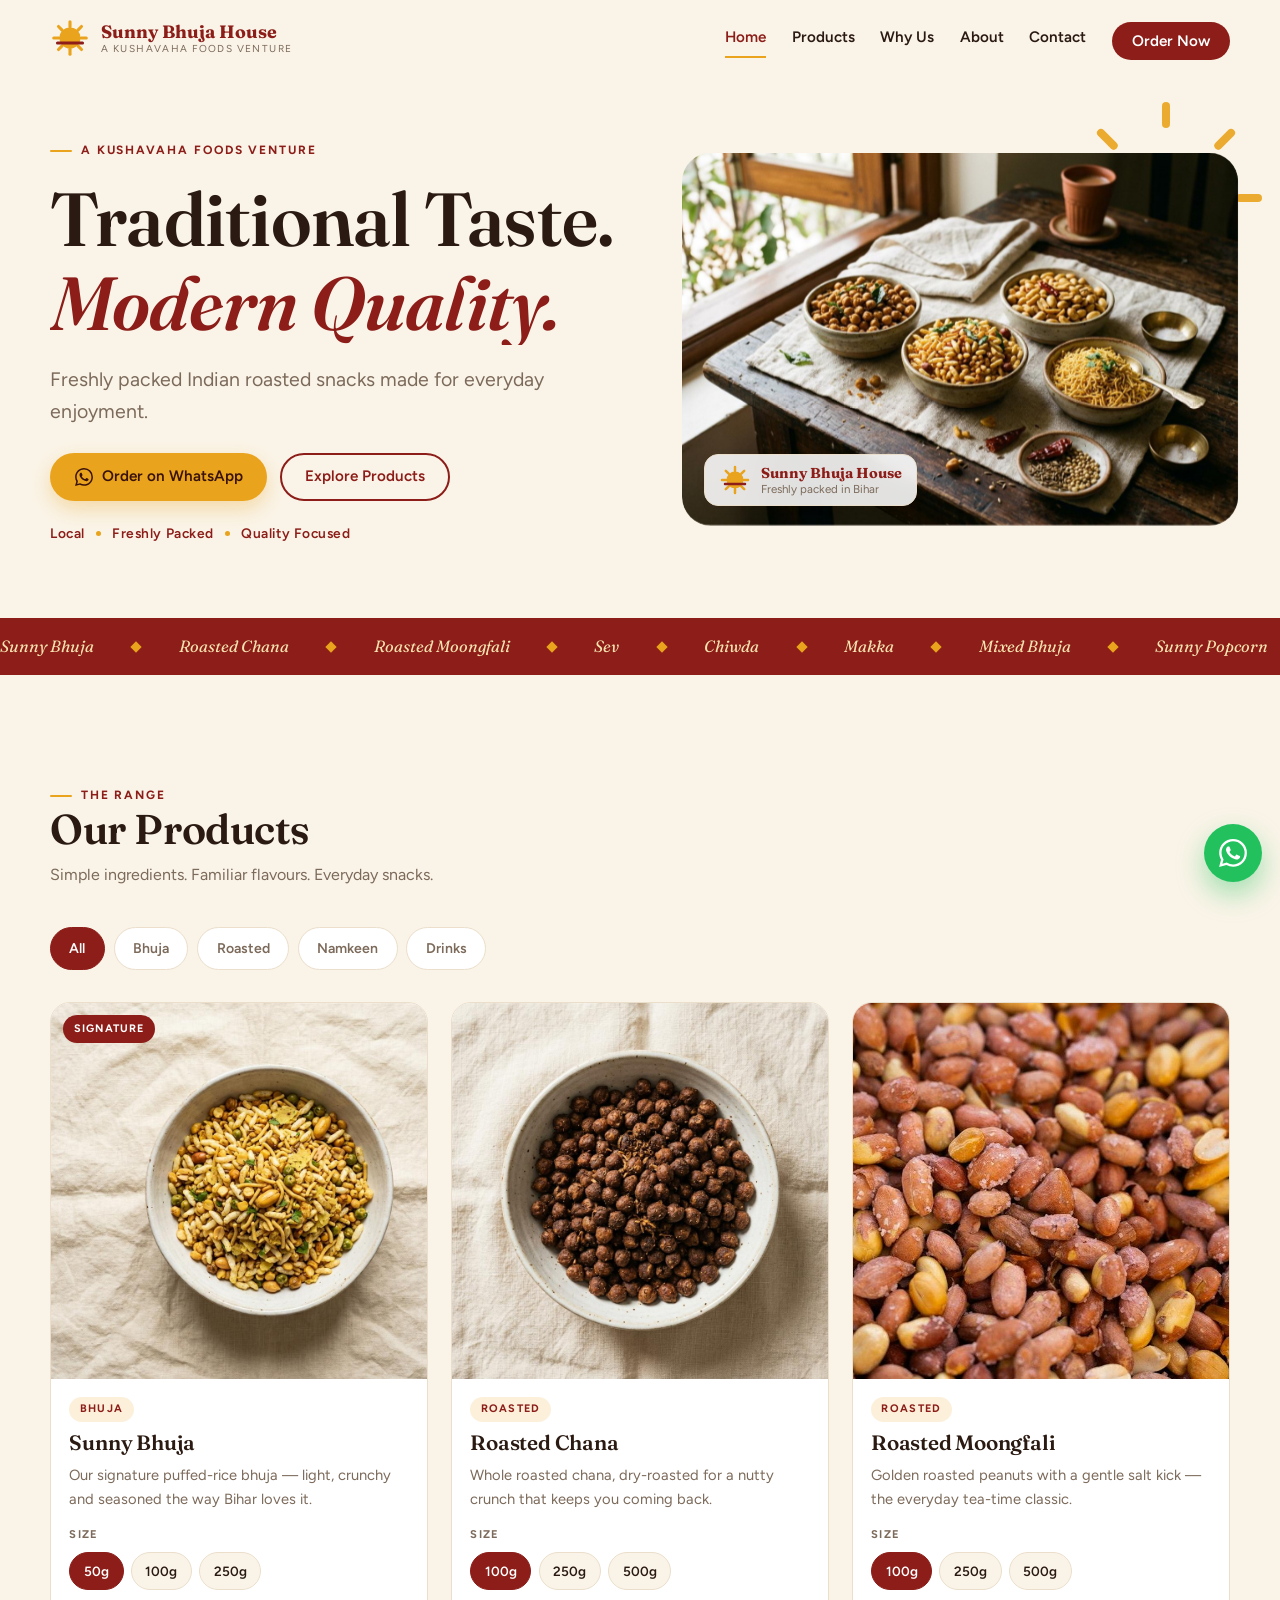
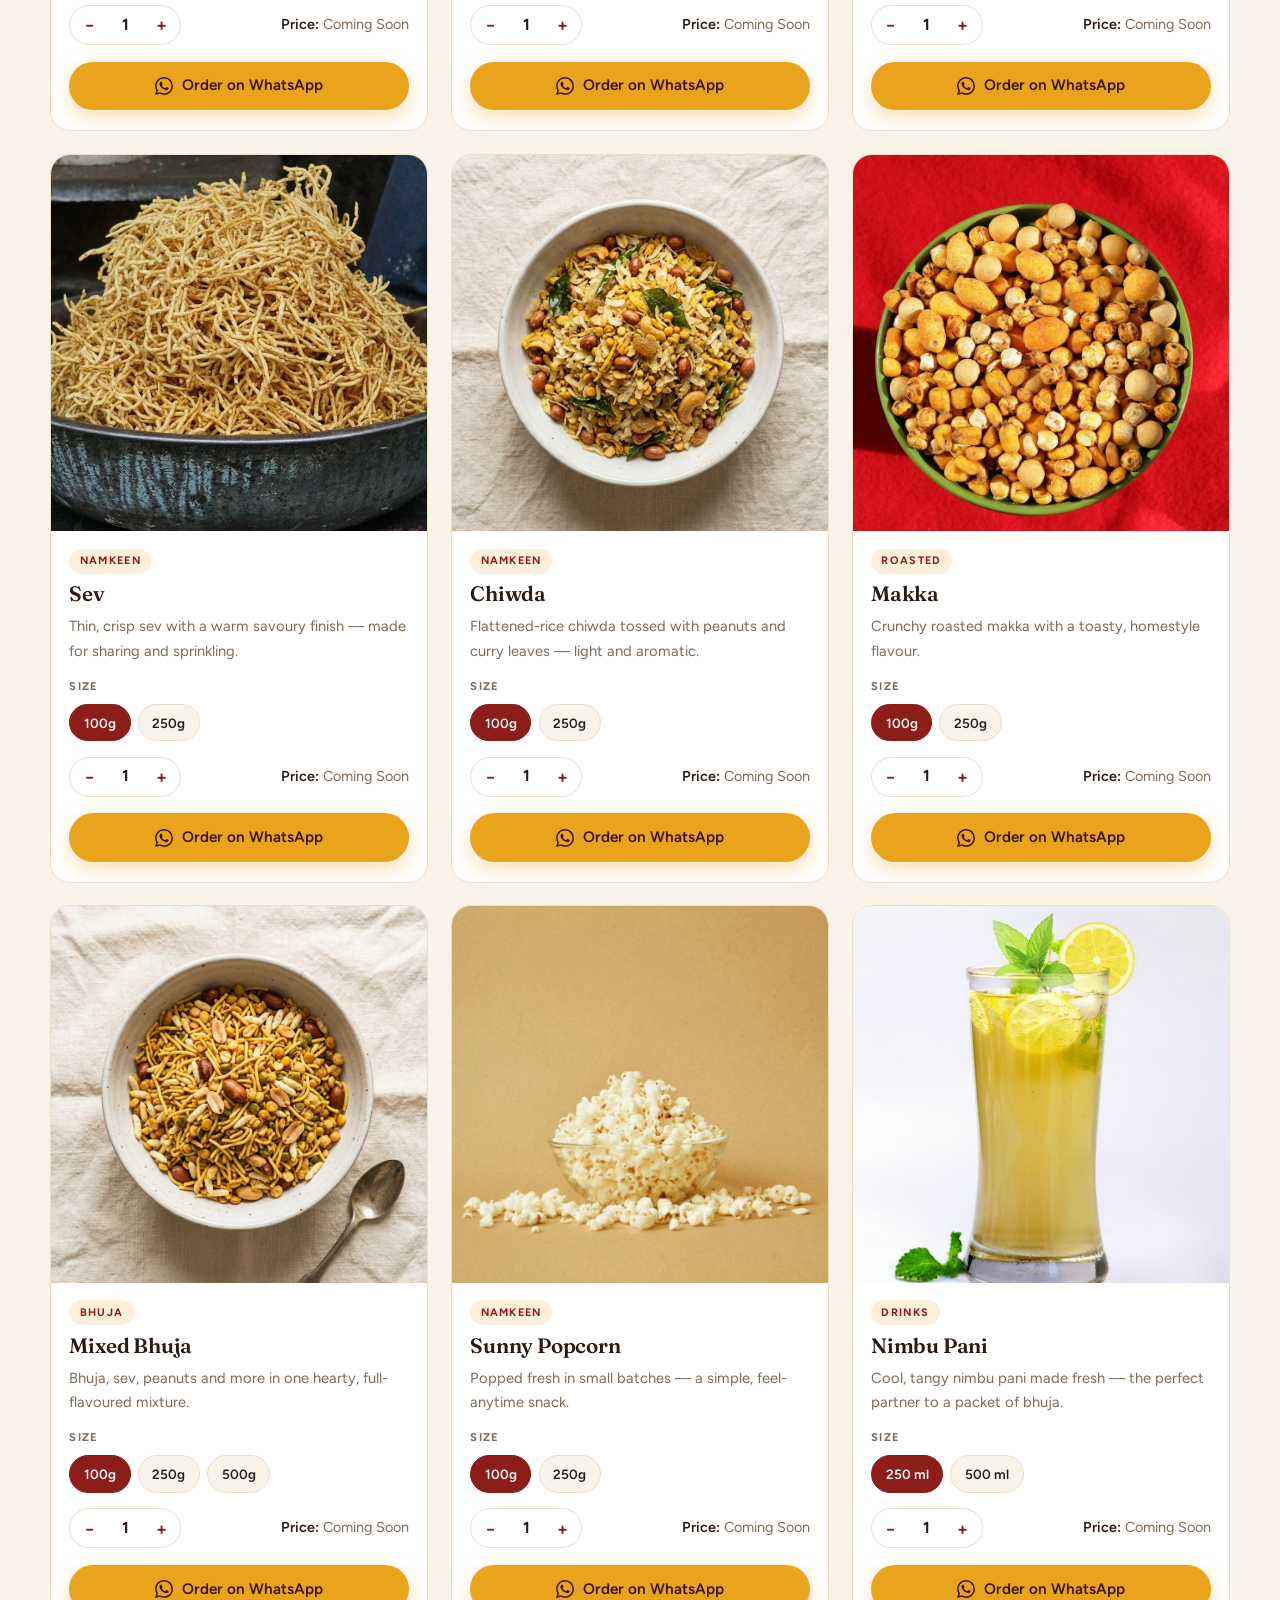
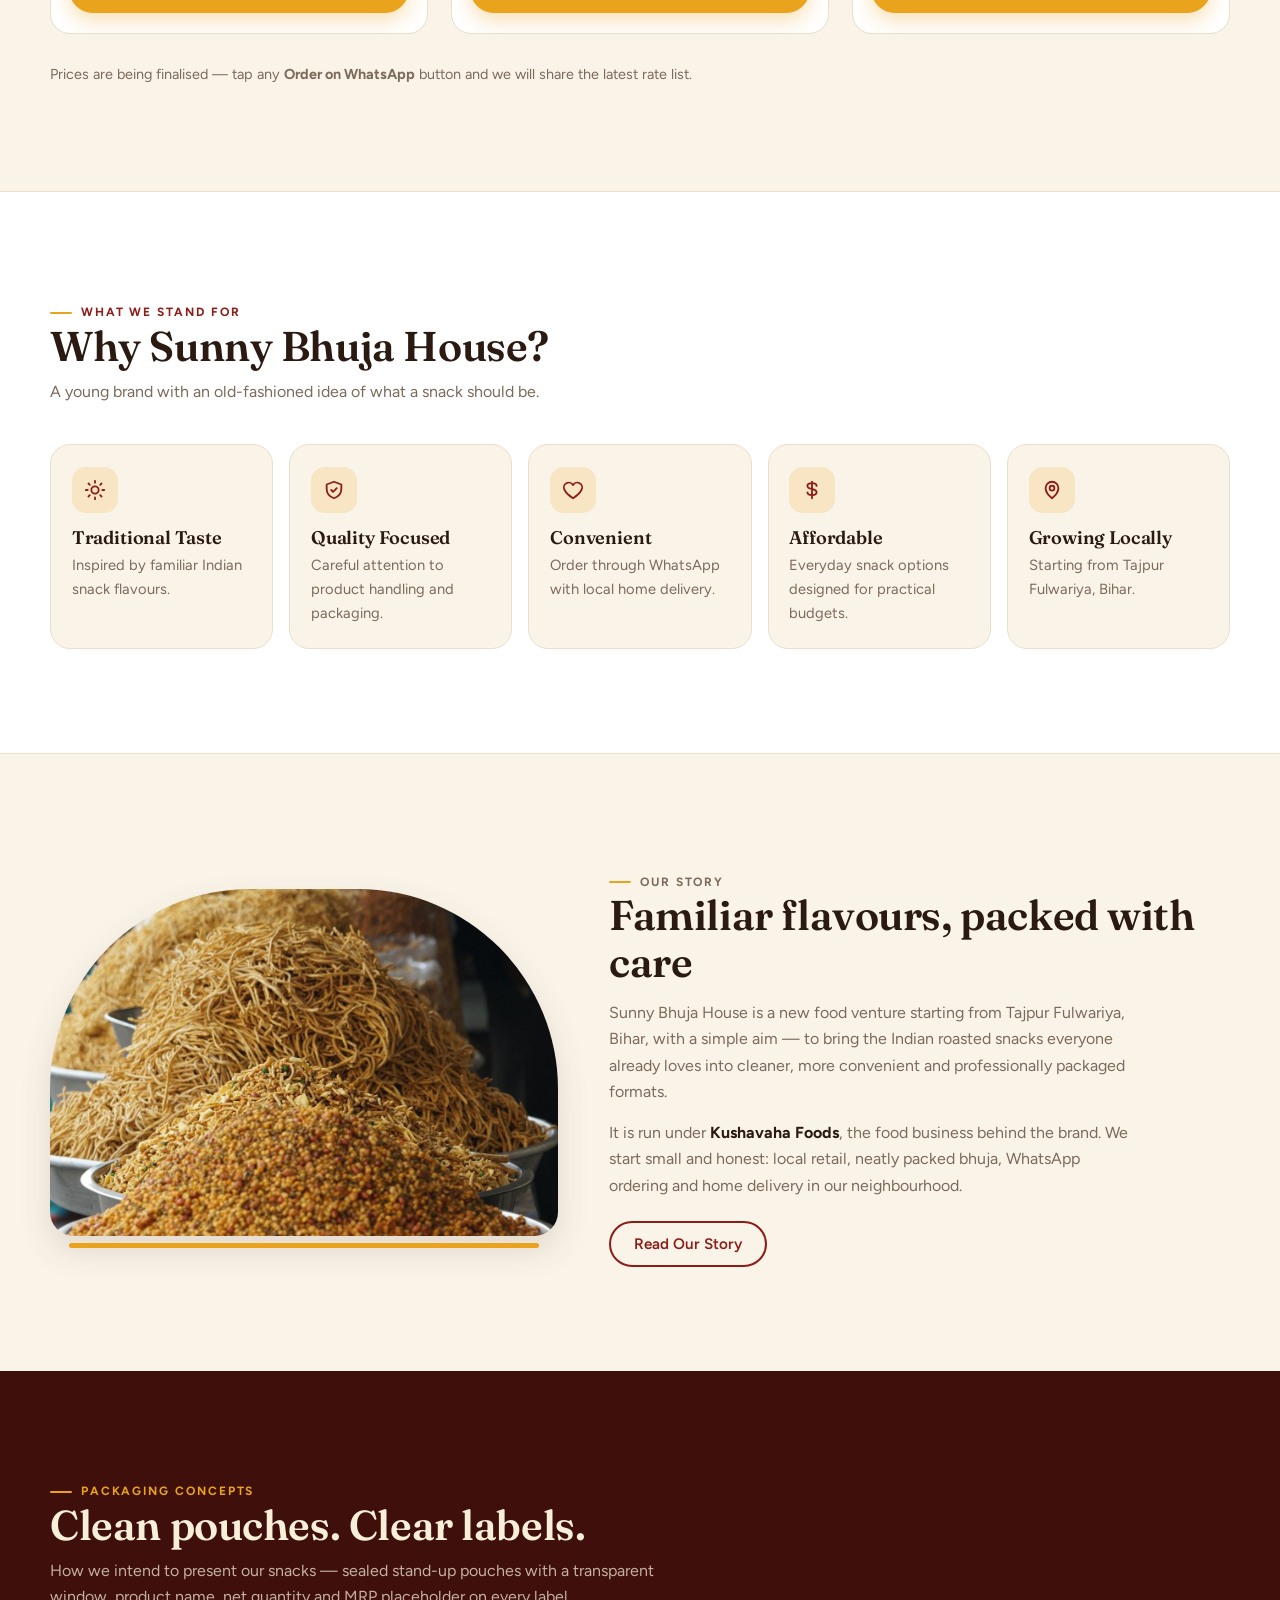
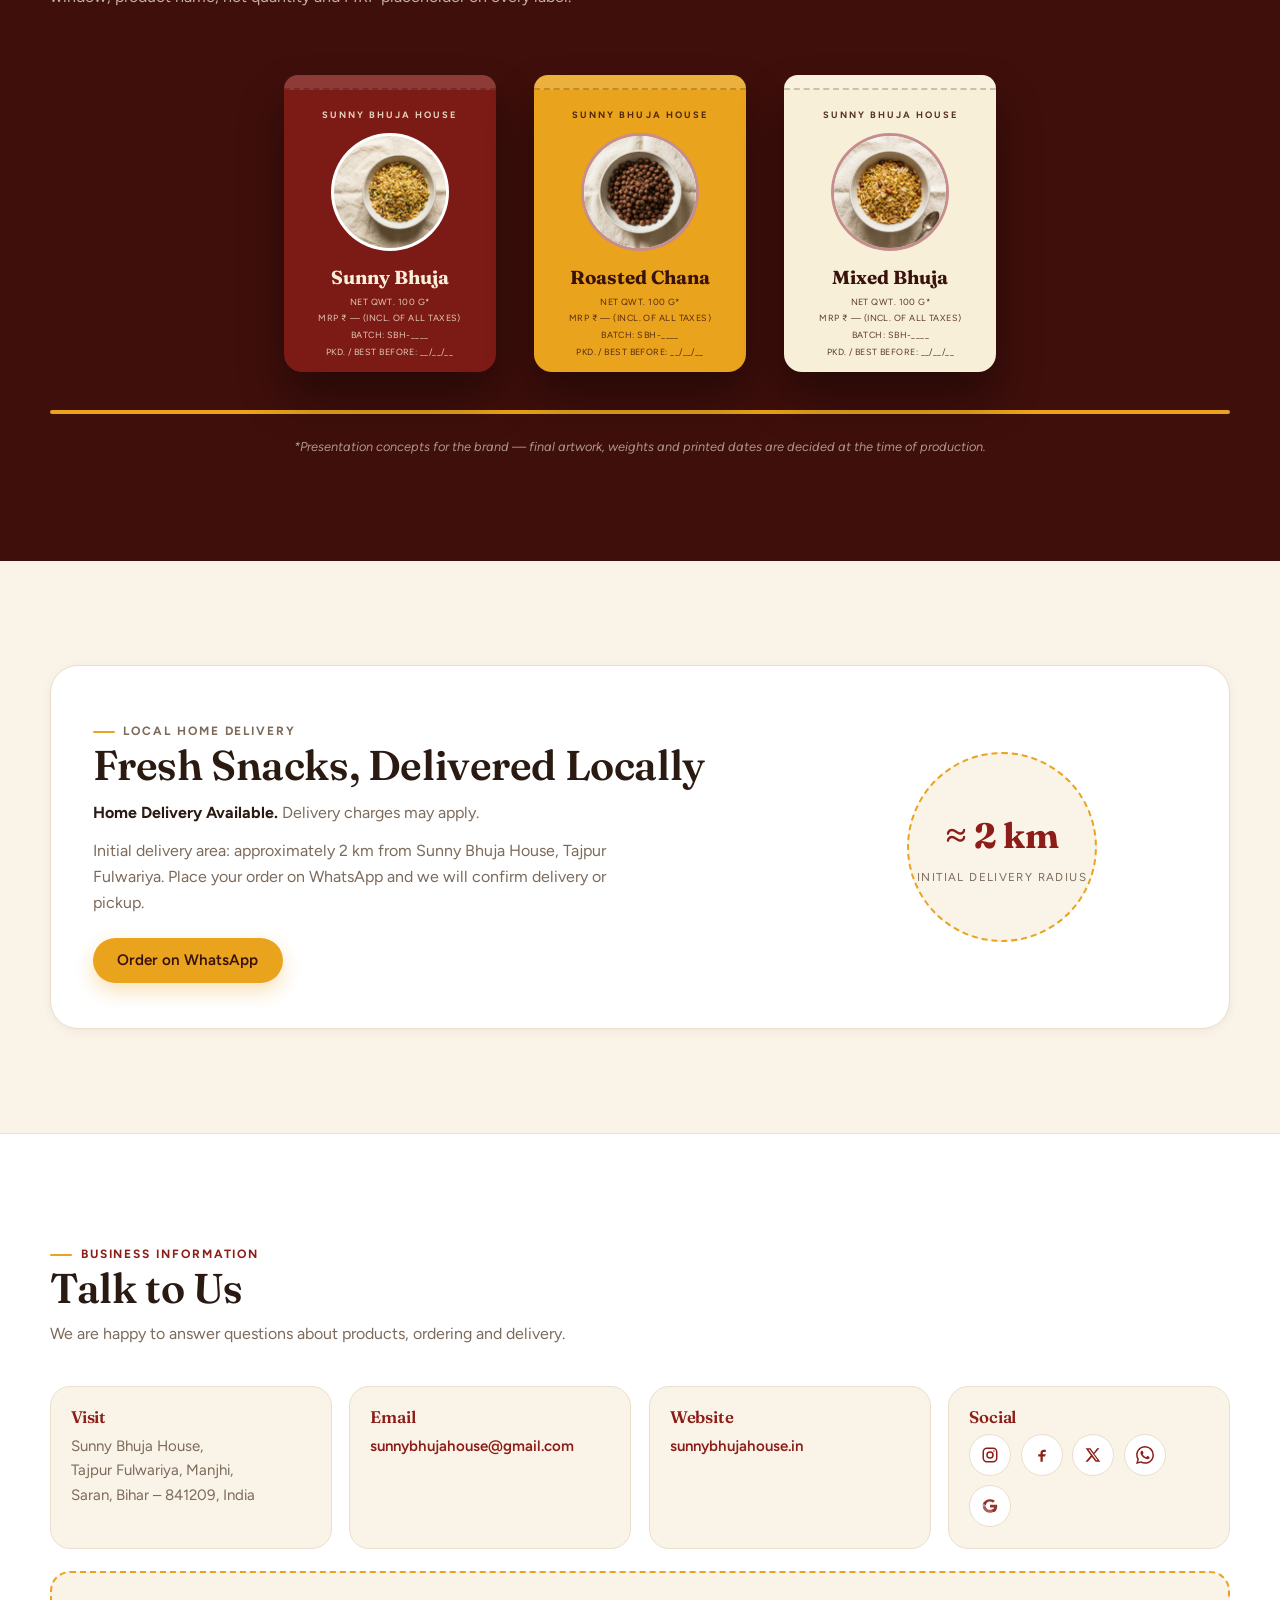
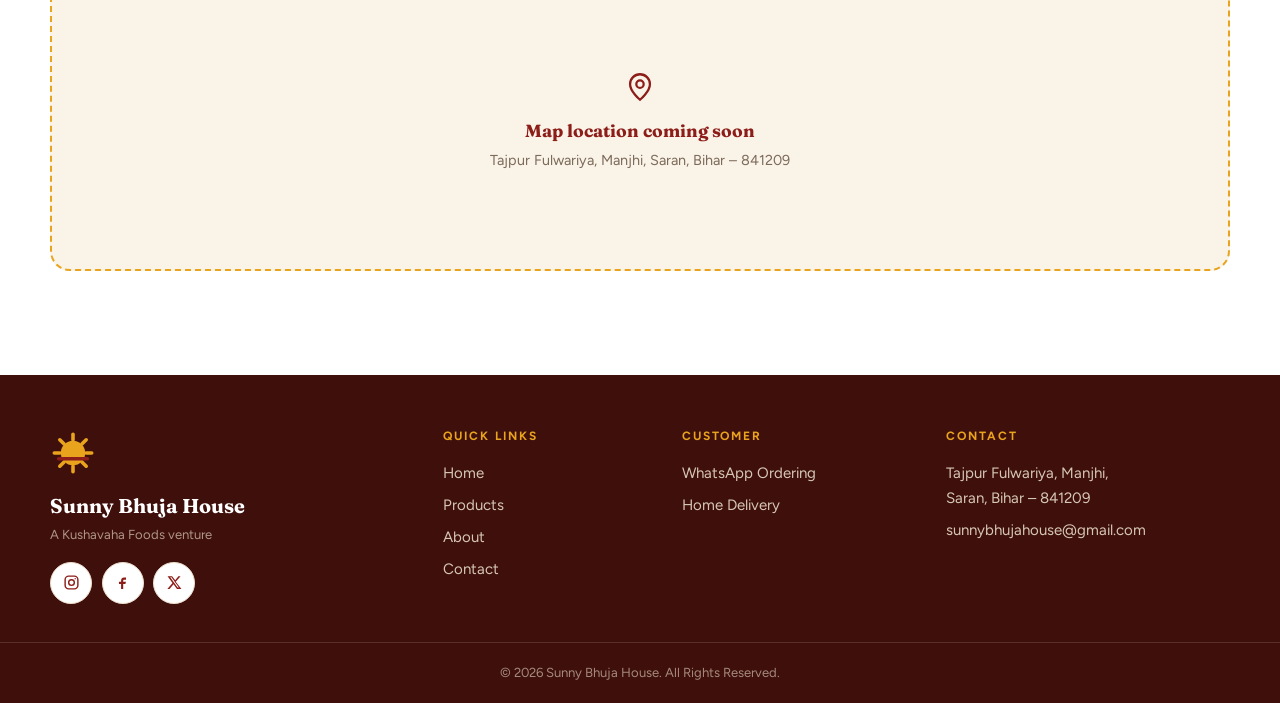
==== index.html @ 9812c216 "Initial commit" ====
<!DOCTYPE html>
<html lang="en">
<head>
  <meta charset="UTF-8">
  <meta name="viewport" content="width=device-width, initial-scale=1.0">
  <title>Sunny Bhuja House | Traditional Indian Snacks &amp; Bhuja</title>
  <meta name="description" content="Sunny Bhuja House is a local Indian snack brand from Tajpur Fulwariya, Saran, Bihar, offering roasted bhuja, chana, moongfali, sev, chiwda and other everyday snacks.">
  <meta name="keywords" content="bhuja, Indian snacks, roasted chana, moongfali, roasted peanuts, sev, chiwda, makka, Bihar snacks, Sunny Bhuja House, Kushavaha Foods, Manjhi, Saran">
  <meta name="author" content="Sunny Bhuja House">
  <link rel="canonical" href="https://sunnybhujahouse.in/">

  <!-- Open Graph -->
  <meta property="og:type" content="website">
  <meta property="og:site_name" content="Sunny Bhuja House">
  <meta property="og:title" content="Sunny Bhuja House | Traditional Indian Snacks &amp; Bhuja">
  <meta property="og:description" content="Freshly packed Indian roasted snacks — bhuja, roasted chana, moongfali, sev, chiwda and more. From Tajpur Fulwariya, Saran, Bihar.">
  <meta property="og:url" content="https://sunnybhujahouse.in/">
  <meta property="og:image" content="https://sunnybhujahouse.in/assets/images/hero-spread.jpg">
  <meta property="og:locale" content="en_IN">

  <!-- Twitter / X Card -->
  <meta name="twitter:card" content="summary_large_image">
  <meta name="twitter:title" content="Sunny Bhuja House | Traditional Indian Snacks &amp; Bhuja">
  <meta name="twitter:description" content="Freshly packed Indian roasted snacks from Tajpur Fulwariya, Saran, Bihar.">
  <meta name="twitter:image" content="https://sunnybhujahouse.in/assets/images/hero-spread.jpg">

  <link rel="icon" href="favicon.ico" sizes="any">
  <link rel="icon" type="image/svg+xml" href="assets/logo/mark.svg">

  <!-- Fonts -->
  <link rel="preconnect" href="https://fonts.googleapis.com">
  <link rel="preconnect" href="https://fonts.gstatic.com" crossorigin>
  <link href="https://fonts.googleapis.com/css2?family=Fraunces:ital,opsz,wght@0,9..144,500;0,9..144,600;0,9..144,700;1,9..144,500&family=Figtree:wght@400;500;600;700&display=swap" rel="stylesheet">

  <link rel="stylesheet" href="css/style.css">
  <script>document.documentElement.classList.add('js');</script>

  <!-- Local business structured data (only verified information) -->
  <script type="application/ld+json">
  {
    "@context": "https://schema.org",
    "@type": "LocalBusiness",
    "name": "Sunny Bhuja House",
    "description": "Local Indian snack brand offering roasted bhuja, chana, moongfali, sev, chiwda and other everyday snacks, freshly packed in Tajpur Fulwariya, Bihar.",
    "url": "https://sunnybhujahouse.in",
    "email": "sunnybhujahouse@gmail.com",
    "founder": { "@type": "Person", "name": "Suraj Kumar Kushavaha" },
    "parentOrganization": { "@type": "Organization", "name": "Kushavaha Foods" },
    "address": {
      "@type": "PostalAddress",
      "streetAddress": "Tajpur Fulwariya",
      "addressLocality": "Manjhi",
      "addressRegion": "Bihar",
      "postalCode": "841209",
      "addressCountry": "IN"
    }
  }
  </script>
</head>
<body>
  <a class="skip-link" href="#main">Skip to main content</a>

  <header class="site-header" id="site-header">
    <div class="container header-inner">
      <a href="index.html" class="brand" data-testid="brand-logo" aria-label="Sunny Bhuja House — home">
        <img src="assets/logo/mark.svg" alt="" width="40" height="40" class="brand-mark">
        <span class="brand-text">
          <span class="brand-name">Sunny Bhuja House</span>
          <span class="brand-sub">A Kushavaha Foods Venture</span>
        </span>
      </a>

      <nav class="site-nav" id="site-nav" aria-label="Main navigation">
        <a href="index.html" aria-current="page" data-testid="nav-home">Home</a>
        <a href="#products" data-testid="nav-products">Products</a>
        <a href="#why-us" data-testid="nav-why-us">Why Us</a>
        <a href="about.html" data-testid="nav-about">About</a>
        <a href="contact.html" data-testid="nav-contact">Contact</a>
        <a href="#" class="btn btn-maroon btn-sm js-wa" data-testid="nav-order-now" target="_blank" rel="noopener">Order Now</a>
      </nav>

      <button class="nav-toggle" id="nav-toggle" data-testid="nav-toggle" aria-expanded="false" aria-controls="site-nav" aria-label="Open menu">
        <span></span><span></span><span></span>
      </button>
    </div>
  </header>

  <main id="main">

    <!-- ============ HERO ============ -->
    <section class="hero" id="home" aria-labelledby="hero-title">
      <div class="container hero-inner">
        <div class="hero-copy">
          <p class="eyebrow hero-anim" style="--d:.05s">A Kushavaha Foods Venture</p>
          <h1 class="hero-title" id="hero-title">
            <span class="line"><span class="line-inner">Traditional Taste.</span></span>
            <span class="line"><span class="line-inner gold">Modern Quality.</span></span>
          </h1>
          <p class="hero-sub hero-anim" style="--d:.55s">Freshly packed Indian roasted snacks made for everyday enjoyment.</p>
          <div class="hero-cta hero-anim" style="--d:.7s">
            <a href="#" class="btn btn-gold js-wa" data-testid="hero-order-whatsapp" target="_blank" rel="noopener">
              <svg viewBox="0 0 24 24" width="18" height="18" aria-hidden="true"><path fill="currentColor" d="M17.472 14.382c-.297-.149-1.758-.867-2.03-.967-.273-.099-.471-.148-.67.15-.197.297-.767.966-.94 1.164-.173.199-.347.223-.644.075-.297-.15-1.255-.463-2.39-1.475-.883-.788-1.48-1.761-1.653-2.059-.173-.297-.018-.458.13-.606.134-.133.298-.347.446-.52.149-.174.198-.298.298-.497.099-.198.05-.371-.025-.52-.075-.149-.669-1.612-.916-2.207-.242-.579-.487-.5-.669-.51-.173-.008-.371-.01-.57-.01-.198 0-.52.074-.792.372-.272.297-1.04 1.016-1.04 2.479 0 1.462 1.065 2.875 1.213 3.074.149.198 2.096 3.2 5.077 4.487.709.306 1.262.489 1.694.625.712.227 1.36.195 1.871.118.571-.085 1.758-.719 2.006-1.413.248-.694.248-1.289.173-1.413-.074-.124-.272-.198-.57-.347m-5.421 7.403h-.004a9.87 9.87 0 0 1-5.031-1.378l-.361-.214-3.741.982.998-3.648-.235-.374a9.86 9.86 0 0 1-1.51-5.26c.001-5.45 4.436-9.884 9.888-9.884 2.64 0 5.122 1.03 6.988 2.898a9.825 9.825 0 0 1 2.893 6.994c-.003 5.45-4.437 9.884-9.885 9.884m8.413-18.297A11.815 11.815 0 0 0 12.05 0C5.495 0 .16 5.335.157 11.892c0 2.096.547 4.142 1.588 5.945L.057 24l6.305-1.654a11.882 11.882 0 0 0 5.683 1.448h.005c6.554 0 11.89-5.335 11.893-11.893a11.821 11.821 0 0 0-3.48-8.413z"/></svg>
              Order on WhatsApp
            </a>
            <a href="#products" class="btn btn-outline" data-testid="hero-explore-products">Explore Products</a>
          </div>
          <p class="hero-trust hero-anim" style="--d:.85s">
            <span>Local</span><i class="dot" aria-hidden="true"></i>
            <span>Freshly Packed</span><i class="dot" aria-hidden="true"></i>
            <span>Quality Focused</span>
          </p>
        </div>

        <div class="hero-media hero-anim" style="--d:.3s">
          <div class="hero-sun" aria-hidden="true">
            <svg viewBox="0 0 200 200" width="200" height="200"><g fill="#E9A31C"><rect x="96" y="4" width="8" height="26" rx="4"/><rect x="96" y="4" width="8" height="26" rx="4" transform="rotate(45 100 100)"/><rect x="96" y="4" width="8" height="26" rx="4" transform="rotate(90 100 100)"/><rect x="96" y="4" width="8" height="26" rx="4" transform="rotate(135 100 100)"/><rect x="96" y="4" width="8" height="26" rx="4" transform="rotate(180 100 100)"/><rect x="96" y="4" width="8" height="26" rx="4" transform="rotate(225 100 100)"/><rect x="96" y="4" width="8" height="26" rx="4" transform="rotate(270 100 100)"/><rect x="96" y="4" width="8" height="26" rx="4" transform="rotate(315 100 100)"/></g></svg>
          </div>
          <img src="assets/images/hero-spread.jpg" id="hero-img" alt="Assortment of Indian roasted snacks — roasted chana, peanuts, bhuja mixture and sev — served in ceramic bowls" width="1264" height="848" fetchpriority="high">
          <div class="hero-badge">
            <img src="assets/logo/mark.svg" alt="" width="34" height="34">
            <span><strong>Sunny Bhuja House</strong><em>Freshly packed in Bihar</em></span>
          </div>
        </div>
      </div>
    </section>

    <!-- ============ EDITORIAL MARQUEE ============ -->
    <div class="marquee" aria-hidden="true" data-testid="marquee">
      <div class="marquee-track">
        <div class="marquee-group">
          <span>Sunny Bhuja</span><i></i><span>Roasted Chana</span><i></i><span>Roasted Moongfali</span><i></i><span>Sev</span><i></i><span>Chiwda</span><i></i><span>Makka</span><i></i><span>Mixed Bhuja</span><i></i><span>Sunny Popcorn</span><i></i><span>Nimbu Pani</span><i></i>
        </div>
        <div class="marquee-group">
          <span>Sunny Bhuja</span><i></i><span>Roasted Chana</span><i></i><span>Roasted Moongfali</span><i></i><span>Sev</span><i></i><span>Chiwda</span><i></i><span>Makka</span><i></i><span>Mixed Bhuja</span><i></i><span>Sunny Popcorn</span><i></i><span>Nimbu Pani</span><i></i>
        </div>
      </div>
    </div>

    <!-- ============ PRODUCTS ============ -->
    <section class="section" id="products" aria-labelledby="products-title">
      <div class="container">
        <div class="section-head reveal">
          <p class="eyebrow">The Range</p>
          <h2 id="products-title">Our Products</h2>
          <p class="section-sub">Simple ingredients. Familiar flavours. Everyday snacks.</p>
        </div>

        <div class="filters" id="filters" role="group" aria-label="Filter products by category"></div>
        <div class="product-grid" id="product-grid" data-testid="product-grid" aria-live="polite"></div>

        <p class="products-note reveal">Prices are being finalised — tap any <strong>Order on WhatsApp</strong> button and we will share the latest rate list.</p>
      </div>
    </section>

    <!-- ============ WHY SUNNY BHUJA HOUSE ============ -->
    <section class="section section-why" id="why-us" aria-labelledby="why-title">
      <div class="container">
        <div class="section-head reveal">
          <p class="eyebrow">What We Stand For</p>
          <h2 id="why-title">Why Sunny Bhuja House?</h2>
          <p class="section-sub">A young brand with an old-fashioned idea of what a snack should be.</p>
        </div>

        <div class="why-grid">
          <article class="why-card reveal">
            <span class="why-icon" aria-hidden="true"><svg viewBox="0 0 24 24" width="22" height="22" fill="none" stroke="currentColor" stroke-width="2" stroke-linecap="round"><circle cx="12" cy="12" r="4"/><path d="M12 2v2M12 20v2M4.9 4.9l1.4 1.4M17.7 17.7l1.4 1.4M2 12h2M20 12h2M4.9 19.1l1.4-1.4M17.7 6.3l1.4-1.4"/></svg></span>
            <h3>Traditional Taste</h3>
            <p>Inspired by familiar Indian snack flavours.</p>
          </article>
          <article class="why-card reveal">
            <span class="why-icon" aria-hidden="true"><svg viewBox="0 0 24 24" width="22" height="22" fill="none" stroke="currentColor" stroke-width="2" stroke-linecap="round" stroke-linejoin="round"><path d="M12 3l8 3v5c0 5-3.5 8.5-8 10-4.5-1.5-8-5-8-10V6z"/><path d="M9 12l2 2 4-4"/></svg></span>
            <h3>Quality Focused</h3>
            <p>Careful attention to product handling and packaging.</p>
          </article>
          <article class="why-card reveal">
            <span class="why-icon" aria-hidden="true"><svg viewBox="0 0 24 24" width="22" height="22" fill="none" stroke="currentColor" stroke-width="2" stroke-linecap="round" stroke-linejoin="round"><path d="M12 21s-7-4.6-9.2-9A5.2 5.2 0 0 1 12 6.6 5.2 5.2 0 0 1 21.2 12c-2.2 4.4-9.2 9-9.2 9z"/></svg></span>
            <h3>Convenient</h3>
            <p>Order through WhatsApp with local home delivery.</p>
          </article>
          <article class="why-card reveal">
            <span class="why-icon" aria-hidden="true"><svg viewBox="0 0 24 24" width="22" height="22" fill="none" stroke="currentColor" stroke-width="2" stroke-linecap="round"><path d="M12 3v18M17 7.5c0-1.9-2.2-3-5-3s-5 1.1-5 3 1.6 2.6 5 3.4 5 1.6 5 3.6-2.2 3-5 3-5-1.1-5-3"/></svg></span>
            <h3>Affordable</h3>
            <p>Everyday snack options designed for practical budgets.</p>
          </article>
          <article class="why-card reveal">
            <span class="why-icon" aria-hidden="true"><svg viewBox="0 0 24 24" width="22" height="22" fill="none" stroke="currentColor" stroke-width="2" stroke-linecap="round" stroke-linejoin="round"><path d="M12 21s7-5.8 7-11a7 7 0 1 0-14 0c0 5.2 7 11 7 11z"/><circle cx="12" cy="10" r="2.6"/></svg></span>
            <h3>Growing Locally</h3>
            <p>Starting from Tajpur Fulwariya, Bihar.</p>
          </article>
        </div>
      </div>
    </section>

    <!-- ============ OUR STORY (preview) ============ -->
    <section class="section story" id="about" aria-labelledby="story-title">
      <div class="container story-inner">
        <div class="story-media reveal">
          <img src="assets/images/story-market.jpg" alt="Bowls of Indian namkeen and snacks" width="1200" height="821" loading="lazy">
        </div>
        <div class="story-copy reveal">
          <p class="eyebrow">Our Story</p>
          <h2 id="story-title">Familiar flavours, packed with care</h2>
          <p>Sunny Bhuja House is a new food venture starting from Tajpur Fulwariya, Bihar, with a simple aim — to bring the Indian roasted snacks everyone already loves into cleaner, more convenient and professionally packaged formats.</p>
          <p>It is run under <strong>Kushavaha Foods</strong>, the food business behind the brand. We start small and honest: local retail, neatly packed bhuja, WhatsApp ordering and home delivery in our neighbourhood.</p>
          <a href="about.html" class="btn btn-outline" data-testid="home-read-story">Read Our Story</a>
        </div>
      </div>
    </section>

    <!-- ============ PACKAGING SHOWCASE ============ -->
    <section class="section packaging" id="packaging" aria-labelledby="packaging-title">
      <div class="container">
        <div class="section-head reveal">
          <p class="eyebrow">Packaging Concepts</p>
          <h2 id="packaging-title">Clean pouches. Clear labels.</h2>
          <p class="section-sub">How we intend to present our snacks — sealed stand-up pouches with a transparent window, product name, net quantity and MRP placeholder on every label.</p>
        </div>

        <div class="pouch-row reveal">
          <div class="pouch pouch--maroon" data-testid="pouch-concept-1">
            <p class="pouch-brand">Sunny Bhuja House</p>
            <span class="pouch-window"><img src="assets/products/sunny-bhuja.jpg" alt="" width="240" height="240" loading="lazy"></span>
            <p class="pouch-name">Sunny Bhuja</p>
            <div class="pouch-meta">
              <span>Net Qwt. 100 g*</span>
              <span>MRP ₹ — (incl. of all taxes)</span>
              <span>Batch: SBH-____</span>
              <span>Pkd. / Best Before: __/__/__</span>
            </div>
          </div>

          <div class="pouch pouch--gold" data-testid="pouch-concept-2">
            <p class="pouch-brand">Sunny Bhuja House</p>
            <span class="pouch-window"><img src="assets/products/roasted-chana.jpg" alt="" width="240" height="240" loading="lazy"></span>
            <p class="pouch-name">Roasted Chana</p>
            <div class="pouch-meta">
              <span>Net Qwt. 100 g*</span>
              <span>MRP ₹ — (incl. of all taxes)</span>
              <span>Batch: SBH-____</span>
              <span>Pkd. / Best Before: __/__/__</span>
            </div>
          </div>

          <div class="pouch pouch--cream" data-testid="pouch-concept-3">
            <p class="pouch-brand">Sunny Bhuja House</p>
            <span class="pouch-window"><img src="assets/products/mixed-bhuja.jpg" alt="" width="240" height="240" loading="lazy"></span>
            <p class="pouch-name">Mixed Bhuja</p>
            <div class="pouch-meta">
              <span>Net Qwt. 100 g*</span>
              <span>MRP ₹ — (incl. of all taxes)</span>
              <span>Batch: SBH-____</span>
              <span>Pkd. / Best Before: __/__/__</span>
            </div>
          </div>
        </div>

        <p class="pouch-note reveal">*Presentation concepts for the brand — final artwork, weights and printed dates are decided at the time of production.</p>
      </div>
    </section>

    <!-- ============ LOCAL HOME DELIVERY ============ -->
    <section class="section" id="delivery" aria-labelledby="delivery-title">
      <div class="container">
        <div class="delivery-card reveal" data-testid="delivery-card">
          <div class="delivery-copy">
            <p class="eyebrow">Local Home Delivery</p>
            <h2 id="delivery-title">Fresh Snacks, Delivered Locally</h2>
            <p class="delivery-line"><strong>Home Delivery Available.</strong> Delivery charges may apply.</p>
            <p>Initial delivery area: approximately 2&nbsp;km from Sunny Bhuja House, Tajpur Fulwariya. Place your order on WhatsApp and we will confirm delivery or pickup.</p>
            <a href="#" class="btn btn-gold js-wa" data-testid="delivery-order-whatsapp" target="_blank" rel="noopener">Order on WhatsApp</a>
          </div>
          <div class="delivery-badge" aria-hidden="true">
            <span class="delivery-radius">&asymp; 2 km</span>
            <span class="delivery-label">initial delivery radius</span>
          </div>
        </div>
      </div>
    </section>

    <!-- ============ BUSINESS INFO / CONTACT ============ -->
    <section class="section section-contact" id="contact" aria-labelledby="contact-title">
      <div class="container">
        <div class="section-head reveal">
          <p class="eyebrow">Business Information</p>
          <h2 id="contact-title">Talk to Us</h2>
          <p class="section-sub">We are happy to answer questions about products, ordering and delivery.</p>
        </div>

        <div class="info-grid reveal">
          <div class="info-card">
            <h3>Visit</h3>
            <p>Sunny Bhuja House,<br>Tajpur Fulwariya, Manjhi,<br>Saran, Bihar – 841209, India</p>
          </div>
          <div class="info-card">
            <h3>Email</h3>
            <p><a href="mailto:sunnybhujahouse@gmail.com" data-config-href="mailto" data-testid="contact-email-link">sunnybhujahouse@gmail.com</a></p>
          </div>
          <div class="info-card">
            <h3>Website</h3>
            <p><a href="https://sunnybhujahouse.in" data-testid="contact-website-link">sunnybhujahouse.in</a></p>
          </div>
          <div class="info-card">
            <h3>Social</h3>
            <div class="social-row">
              <a href="#" class="social-btn" data-social="instagram" aria-label="Sunny Bhuja House on Instagram" target="_blank" rel="noopener" data-testid="social-instagram"><svg viewBox="0 0 24 24" width="18" height="18" fill="none" stroke="currentColor" stroke-width="2"><rect x="3" y="3" width="18" height="18" rx="5"/><circle cx="12" cy="12" r="4"/><circle cx="17.2" cy="6.8" r="1" fill="currentColor" stroke="none"/></svg></a>
              <a href="#" class="social-btn" data-social="facebook" aria-label="Sunny Bhuja House on Facebook" target="_blank" rel="noopener" data-testid="social-facebook"><svg viewBox="0 0 24 24" width="18" height="18" fill="currentColor"><path d="M14 8h3V5h-3c-2.2 0-4 1.8-4 4v2H7v3h3v7h3v-7h3l1-3h-4V9c0-.6.4-1 1-1z"/></svg></a>
              <a href="#" class="social-btn" data-social="x" aria-label="Sunny Bhuja House on X" target="_blank" rel="noopener" data-testid="social-x"><svg viewBox="0 0 24 24" width="18" height="18" fill="currentColor"><path d="M17.5 3h3.1l-6.8 7.8L21.8 21h-6.3l-4.9-6.4L5 21H1.9l7.3-8.3L2.2 3h6.4l4.4 5.9zm-1.1 16h1.7L7.7 4.7H5.9z"/></svg></a>
              <a href="#" class="social-btn" data-social="whatsapp" aria-label="Sunny Bhuja House on WhatsApp" target="_blank" rel="noopener" data-testid="social-whatsapp"><svg viewBox="0 0 24 24" width="18" height="18" fill="currentColor"><path d="M17.472 14.382c-.297-.149-1.758-.867-2.03-.967-.273-.099-.471-.148-.67.15-.197.297-.767.966-.94 1.164-.173.199-.347.223-.644.075-.297-.15-1.255-.463-2.39-1.475-.883-.788-1.48-1.761-1.653-2.059-.173-.297-.018-.458.13-.606.134-.133.298-.347.446-.52.149-.174.198-.298.298-.497.099-.198.05-.371-.025-.52-.075-.149-.669-1.612-.916-2.207-.242-.579-.487-.5-.669-.51-.173-.008-.371-.01-.57-.01-.198 0-.52.074-.792.372-.272.297-1.04 1.016-1.04 2.479 0 1.462 1.065 2.875 1.213 3.074.149.198 2.096 3.2 5.077 4.487.709.306 1.262.489 1.694.625.712.227 1.36.195 1.871.118.571-.085 1.758-.719 2.006-1.413.248-.694.248-1.289.173-1.413-.074-.124-.272-.198-.57-.347m-5.421 7.403h-.004a9.87 9.87 0 0 1-5.031-1.378l-.361-.214-3.741.982.998-3.648-.235-.374a9.86 9.86 0 0 1-1.51-5.26c.001-5.45 4.436-9.884 9.888-9.884 2.64 0 5.122 1.03 6.988 2.898a9.825 9.825 0 0 1 2.893 6.994c-.003 5.45-4.437 9.884-9.885 9.884m8.413-18.297A11.815 11.815 0 0 0 12.05 0C5.495 0 .16 5.335.157 11.892c0 2.096.547 4.142 1.588 5.945L.057 24l6.305-1.654a11.882 11.882 0 0 0 5.683 1.448h.005c6.554 0 11.89-5.335 11.893-11.893a11.821 11.821 0 0 0-3.48-8.413z"/></svg></a>
              <a href="#" class="social-btn" data-social="google" aria-label="Sunny Bhuja House Google Business Profile" target="_blank" rel="noopener" data-testid="social-google"><svg viewBox="0 0 24 24" width="18" height="18" fill="currentColor"><path d="M21.6 12.2c0-.7-.06-1.4-.19-2H12v3.8h5.4a4.6 4.6 0 0 1-2 3v2.5h3.2c1.9-1.7 3-4.3 3-7.3z" opacity=".9"/><path d="M12 21c2.7 0 5-.9 6.6-2.4l-3.2-2.5c-.9.6-2 1-3.4 1a5.9 5.9 0 0 1-5.6-4.1H3.1v2.6A10 10 0 0 0 12 21z" opacity=".7"/><path d="M6.4 12.9a6 6 0 0 1 0-3.8V6.5H3.1a10 10 0 0 0 0 9z" opacity=".5"/><path d="M12 6a5.4 5.4 0 0 1 3.8 1.5L18.7 5A9.6 9.6 0 0 0 12 3a10 10 0 0 0-8.9 5.5l3.3 2.6A5.9 5.9 0 0 1 12 6z" opacity=".9"/></svg></a>
            </div>
          </div>
        </div>

        <!-- Google Maps embed placeholder — the URL is set once in js/app.js (CONFIG.GOOGLE_MAPS_URL) -->
        <div class="map-embed reveal" id="map-embed" data-testid="map-embed" role="img" aria-label="Google Maps location placeholder — Tajpur Fulwariya, Manjhi, Saran, Bihar 841209">
          <svg viewBox="0 0 24 24" width="34" height="34" fill="none" stroke="currentColor" stroke-width="1.6" aria-hidden="true"><path d="M12 21s7-5.8 7-11a7 7 0 1 0-14 0c0 5.2 7 11 7 11z"/><circle cx="12" cy="10" r="2.6"/></svg>
          <p><strong>Map location coming soon</strong><span>Tajpur Fulwariya, Manjhi, Saran, Bihar – 841209</span></p>
        </div>
      </div>
    </section>
  </main>

  <!-- ============ FOOTER ============ -->
  <footer class="site-footer">
    <div class="container footer-grid">
      <div class="footer-brand">
        <img src="assets/logo/mark.svg" alt="Sunny Bhuja House logo" width="46" height="46">
        <p class="footer-name">Sunny Bhuja House</p>
        <p class="footer-tag">A Kushavaha Foods venture</p>
        <div class="social-row">
          <a href="#" class="social-btn" data-social="instagram" aria-label="Instagram" target="_blank" rel="noopener" data-testid="footer-instagram"><svg viewBox="0 0 24 24" width="17" height="17" fill="none" stroke="currentColor" stroke-width="2"><rect x="3" y="3" width="18" height="18" rx="5"/><circle cx="12" cy="12" r="4"/><circle cx="17.2" cy="6.8" r="1" fill="currentColor" stroke="none"/></svg></a>
          <a href="#" class="social-btn" data-social="facebook" aria-label="Facebook" target="_blank" rel="noopener" data-testid="footer-facebook"><svg viewBox="0 0 24 24" width="17" height="17" fill="currentColor"><path d="M14 8h3V5h-3c-2.2 0-4 1.8-4 4v2H7v3h3v7h3v-7h3l1-3h-4V9c0-.6.4-1 1-1z"/></svg></a>
          <a href="#" class="social-btn" data-social="x" aria-label="X" target="_blank" rel="noopener" data-testid="footer-x"><svg viewBox="0 0 24 24" width="17" height="17" fill="currentColor"><path d="M17.5 3h3.1l-6.8 7.8L21.8 21h-6.3l-4.9-6.4L5 21H1.9l7.3-8.3L2.2 3h6.4l4.4 5.9zm-1.1 16h1.7L7.7 4.7H5.9z"/></svg></a>
        </div>
      </div>

      <nav class="footer-col" aria-label="Quick links">
        <h3>Quick Links</h3>
        <a href="index.html">Home</a>
        <a href="products.html">Products</a>
        <a href="about.html">About</a>
        <a href="contact.html">Contact</a>
      </nav>

      <nav class="footer-col" aria-label="Customer">
        <h3>Customer</h3>
        <a href="#" class="js-wa" target="_blank" rel="noopener" data-testid="footer-whatsapp-ordering">WhatsApp Ordering</a>
        <a href="index.html#delivery">Home Delivery</a>
      </nav>

      <div class="footer-col">
        <h3>Contact</h3>
        <p>Tajpur Fulwariya, Manjhi,<br>Saran, Bihar – 841209</p>
        <a href="mailto:sunnybhujahouse@gmail.com" data-testid="footer-email">sunnybhujahouse@gmail.com</a>
      </div>
    </div>

    <div class="footer-bottom">
      <p>&copy; <span id="footer-year">2026</span> Sunny Bhuja House. All Rights Reserved.</p>
    </div>
  </footer>

  <!-- Floating WhatsApp button -->
  <a href="#" class="wa-float js-wa" data-testid="floating-whatsapp-button" aria-label="Chat with Sunny Bhuja House on WhatsApp" target="_blank" rel="noopener">
    <svg viewBox="0 0 24 24" width="28" height="28" aria-hidden="true"><path fill="currentColor" d="M17.472 14.382c-.297-.149-1.758-.867-2.03-.967-.273-.099-.471-.148-.67.15-.197.297-.767.966-.94 1.164-.173.199-.347.223-.644.075-.297-.15-1.255-.463-2.39-1.475-.883-.788-1.48-1.761-1.653-2.059-.173-.297-.018-.458.13-.606.134-.133.298-.347.446-.52.149-.174.198-.298.298-.497.099-.198.05-.371-.025-.52-.075-.149-.669-1.612-.916-2.207-.242-.579-.487-.5-.669-.51-.173-.008-.371-.01-.57-.01-.198 0-.52.074-.792.372-.272.297-1.04 1.016-1.04 2.479 0 1.462 1.065 2.875 1.213 3.074.149.198 2.096 3.2 5.077 4.487.709.306 1.262.489 1.694.625.712.227 1.36.195 1.871.118.571-.085 1.758-.719 2.006-1.413.248-.694.248-1.289.173-1.413-.074-.124-.272-.198-.57-.347m-5.421 7.403h-.004a9.87 9.87 0 0 1-5.031-1.378l-.361-.214-3.741.982.998-3.648-.235-.374a9.86 9.86 0 0 1-1.51-5.26c.001-5.45 4.436-9.884 9.888-9.884 2.64 0 5.122 1.03 6.988 2.898a9.825 9.825 0 0 1 2.893 6.994c-.003 5.45-4.437 9.884-9.885 9.884m8.413-18.297A11.815 11.815 0 0 0 12.05 0C5.495 0 .16 5.335.157 11.892c0 2.096.547 4.142 1.588 5.945L.057 24l6.305-1.654a11.882 11.882 0 0 0 5.683 1.448h.005c6.554 0 11.89-5.335 11.893-11.893a11.821 11.821 0 0 0-3.48-8.413z"/></svg>
  </a>

  <script src="js/products.js" defer></script>
  <script src="js/app.js" defer></script>
</body>
</html>
---- css/style.css ----
/* ==========================================================================
   SUNNY BHUJA HOUSE — style.css
   Brand: deep warm maroon + golden accent on cream. Mobile-first.
   Change the variables below to re-skin the whole website.
   ========================================================================== */

:root {
  --primary: #8c1d18;        /* deep warm red / maroon */
  --primary-dark: #6e120e;
  --primary-deep: #3f0f0b;   /* dark bands (packaging, footer) */
  --secondary: #e9a31c;      /* golden accent */
  --secondary-soft: #f7e3b0;
  --background: #faf4e8;     /* cream */
  --surface: #ffffff;        /* cards */
  --text: #2a1a12;           /* dark brown */
  --muted: #7c6a5a;
  --border: #ebdecb;

  --font-display: "Fraunces", Georgia, "Times New Roman", serif;
  --font-body: "Figtree", "Segoe UI", Arial, sans-serif;

  --ease: cubic-bezier(0.22, 1, 0.36, 1);
  --radius: 20px;
  --shadow-sm: 0 2px 10px rgba(63, 15, 11, 0.06);
  --shadow-md: 0 14px 34px rgba(63, 15, 11, 0.12);
  --header-h: 76px;
}

/* ---------- Reset & base ---------- */

*, *::before, *::after { box-sizing: border-box; margin: 0; padding: 0; }

html { scroll-behavior: smooth; -webkit-text-size-adjust: 100%; }

body {
  font-family: var(--font-body);
  font-size: 1rem;
  line-height: 1.65;
  color: var(--text);
  background: var(--background);
  overflow-x: clip;
}

img, svg, iframe { display: block; max-width: 100%; }
img { height: auto; }

a { color: inherit; text-decoration: none; }
ul { list-style: none; }
button { font: inherit; color: inherit; background: none; border: 0; cursor: pointer; }

::selection { background: var(--secondary); color: var(--text); }

:focus-visible { outline: 3px solid var(--secondary); outline-offset: 3px; border-radius: 6px; }

section[id], [id="main"] { scroll-margin-top: calc(var(--header-h) + 12px); }

/* ---------- Utilities ---------- */

.container { width: min(1180px, 100% - 40px); margin-inline: auto; }

.section { padding: 4.5rem 0; }

.section-head { max-width: 640px; margin-bottom: 2.4rem; }

.section-sub { color: var(--muted); margin-top: 0.6rem; }

h1, h2, h3 { font-family: var(--font-display); font-weight: 600; line-height: 1.12; letter-spacing: -0.01em; }

h2 { font-size: clamp(1.75rem, 4.6vw, 2.6rem); }

.eyebrow {
  display: inline-flex; align-items: center; gap: 0.55rem;
  font-size: 0.75rem; font-weight: 700; letter-spacing: 0.16em;
  text-transform: uppercase; color: var(--primary);
}
.eyebrow::before { content: ""; width: 22px; height: 2px; background: var(--secondary); border-radius: 2px; }

.skip-link {
  position: absolute; left: -999px; top: 8px; z-index: 100;
  background: var(--primary); color: #fff; padding: 0.6rem 1rem; border-radius: 8px;
}
.skip-link:focus { left: 8px; }

/* ---------- Buttons ---------- */

.btn {
  display: inline-flex; align-items: center; justify-content: center; gap: 0.55rem;
  padding: 0.95rem 1.55rem; border-radius: 999px;
  font-weight: 600; font-size: 0.95rem; line-height: 1;
  transition: transform 0.3s var(--ease), background-color 0.3s var(--ease), color 0.3s var(--ease), box-shadow 0.3s var(--ease);
}
.btn:hover { transform: translateY(-2px); }
.btn:active { transform: translateY(0); }

.btn-gold { background: var(--secondary); color: #3a120c; box-shadow: 0 8px 20px rgba(233, 163, 28, 0.32); }
.btn-gold:hover { background: #f2b038; }

.btn-maroon { background: var(--primary); color: #fff; }
.btn-maroon:hover { background: var(--primary-dark); }

.btn-outline { border: 2px solid var(--primary); color: var(--primary); padding: calc(0.95rem - 2px) calc(1.55rem - 2px); }
.btn-outline:hover { background: var(--primary); color: #fff; }

.btn-sm { padding: 0.7rem 1.25rem; }

/* ---------- Header ---------- */

.site-header {
  position: sticky; top: 0; z-index: 50;
  background: rgba(250, 244, 232, 0.6);
  transition: background-color 0.35s var(--ease), box-shadow 0.35s var(--ease);
}
.site-header.is-scrolled { background: rgba(250, 244, 232, 0.92); backdrop-filter: blur(14px); -webkit-backdrop-filter: blur(14px); box-shadow: 0 1px 0 var(--border), var(--shadow-sm); }

.header-inner { display: flex; align-items: center; justify-content: space-between; gap: 1rem; height: var(--header-h); }

.brand { display: flex; align-items: center; gap: 0.7rem; }
.brand-mark { width: 40px; height: 40px; flex: none; }
.brand-text { display: flex; flex-direction: column; line-height: 1.15; }
.brand-name { font-family: var(--font-display); font-weight: 700; font-size: 1.12rem; color: var(--primary); }
.brand-sub { font-size: 0.63rem; letter-spacing: 0.14em; text-transform: uppercase; color: var(--muted); }

.site-nav {
  position: absolute; top: var(--header-h); left: 0; right: 0;
  display: flex; flex-direction: column; align-items: stretch; gap: 0.25rem;
  padding: 1rem 20px 1.4rem;
  background: var(--surface);
  border-bottom: 1px solid var(--border);
  box-shadow: var(--shadow-md);
  opacity: 0; transform: translateY(-10px); pointer-events: none;
  transition: opacity 0.3s var(--ease), transform 0.3s var(--ease);
}
.site-header.nav-open .site-nav { opacity: 1; transform: none; pointer-events: auto; }

.site-nav > a { padding: 0.75rem 0.5rem; font-weight: 600; font-size: 1.02rem; border-bottom: 1px solid var(--border); }
.site-nav > a:last-child { border-bottom: 0; margin-top: 0.4rem; text-align: center; }
.site-nav > a[aria-current="page"] { color: var(--primary); }

.nav-toggle {
  display: inline-flex; flex-direction: column; justify-content: center; gap: 5px;
  width: 46px; height: 46px; padding: 12px; border-radius: 12px;
  border: 1px solid var(--border); background: var(--surface);
}
.nav-toggle span { display: block; height: 2px; border-radius: 2px; background: var(--text); transition: transform 0.3s var(--ease), opacity 0.3s var(--ease); }
.nav-toggle[aria-expanded="true"] span:nth-child(1) { transform: translateY(7px) rotate(45deg); }
.nav-toggle[aria-expanded="true"] span:nth-child(2) { opacity: 0; }
.nav-toggle[aria-expanded="true"] span:nth-child(3) { transform: translateY(-7px) rotate(-45deg); }

/* ---------- Hero ---------- */

.hero { position: relative; padding: 2.8rem 0 3.4rem; overflow: clip; }

.hero-inner { display: grid; gap: 2.8rem; align-items: center; }

.hero-title { font-size: clamp(2.5rem, 9.5vw, 4.7rem); margin: 1rem 0 1.1rem; }
.hero-title .line { display: block; overflow: hidden; }
.hero-title .line-inner { display: block; }
.hero-title .gold { color: var(--primary); font-style: italic; }

.hero-sub { font-size: clamp(1.02rem, 2.6vw, 1.22rem); color: var(--muted); max-width: 46ch; }

.hero-cta { display: flex; flex-wrap: wrap; gap: 0.8rem; margin: 1.6rem 0 1.3rem; }

.hero-trust { display: flex; flex-wrap: wrap; align-items: center; gap: 0.7rem; font-size: 0.86rem; font-weight: 600; letter-spacing: 0.04em; color: var(--primary); }
.hero-trust .dot { width: 5px; height: 5px; border-radius: 50%; background: var(--secondary); }

.hero-media { position: relative; }
.hero-media img#hero-img {
  width: 100%; border-radius: 28px; box-shadow: var(--shadow-md);
  animation: heroImage 1.1s var(--ease) 0.35s both;
  will-change: transform;
}
@keyframes heroImage { from { opacity: 0; clip-path: inset(0 0 100% 0 round 28px); } to { opacity: 1; clip-path: inset(0 0 0 0 round 28px); } }

.hero-sun { position: absolute; top: -52px; right: -34px; width: 150px; height: 150px; opacity: 0.9; animation: sunSpin 60s linear infinite; z-index: -1; }
@keyframes sunSpin { to { transform: rotate(360deg); } }

.hero-badge {
  position: absolute; left: 14px; bottom: 14px;
  display: flex; align-items: center; gap: 0.6rem;
  background: rgba(255, 255, 255, 0.88); backdrop-filter: blur(10px); -webkit-backdrop-filter: blur(10px);
  border: 1px solid var(--border); border-radius: 14px;
  padding: 0.55rem 0.9rem; box-shadow: var(--shadow-sm);
}
.hero-badge img { width: 32px; height: 32px; }
.hero-badge span { display: flex; flex-direction: column; line-height: 1.25; }
.hero-badge strong { font-family: var(--font-display); font-size: 0.9rem; color: var(--primary); }
.hero-badge em { font-style: normal; font-size: 0.72rem; color: var(--muted); }

/* on-load staggered entrance (CSS only) */
.hero-anim { animation: fadeUp 0.9s var(--ease) both; animation-delay: var(--d, 0s); }
@keyframes fadeUp { from { opacity: 0; transform: translateY(22px); } to { opacity: 1; transform: none; } }
.hero-title .line-inner { animation: lineUp 0.95s var(--ease) both; }
.hero-title .line:nth-child(1) .line-inner { animation-delay: 0.12s; }
.hero-title .line:nth-child(2) .line-inner { animation-delay: 0.26s; }
@keyframes lineUp { from { transform: translateY(112%); } to { transform: none; } }

/* ---------- Marquee ---------- */

.marquee { background: var(--primary); color: var(--secondary-soft); padding: 0.95rem 0; overflow: clip; }
.marquee-track { display: flex; width: max-content; animation: marquee 38s linear infinite; }
.marquee:hover .marquee-track { animation-play-state: paused; }
.marquee-group { display: flex; align-items: center; gap: 2.4rem; padding-right: 2.4rem; }
.marquee-group span { font-family: var(--font-display); font-style: italic; font-size: 1.02rem; white-space: nowrap; }
.marquee-group i { width: 8px; height: 8px; background: var(--secondary); transform: rotate(45deg); flex: none; }
@keyframes marquee { to { transform: translateX(-50%); } }

/* ---------- Filters + product grid ---------- */

.filters { display: flex; flex-wrap: wrap; gap: 0.55rem; margin-bottom: 2rem; }

.filter-btn {
  padding: 0.55rem 1.15rem; border-radius: 999px;
  border: 1.5px solid var(--border); background: var(--surface);
  font-weight: 600; font-size: 0.88rem; color: var(--muted);
  transition: all 0.25s var(--ease);
}
.filter-btn:hover { border-color: var(--secondary); color: var(--text); }
.filter-btn.is-active { background: var(--primary); border-color: var(--primary); color: #fff; }

.product-grid { display: grid; grid-template-columns: 1fr; gap: 1.4rem; }

.product-card {
  background: var(--surface); border: 1px solid var(--border); border-radius: var(--radius);
  overflow: hidden; display: flex; flex-direction: column;
  transition: transform 0.35s var(--ease), box-shadow 0.35s var(--ease);
}
.product-card:hover { transform: translateY(-6px); box-shadow: var(--shadow-md); }
.product-card.is-hidden { display: none; }

.product-media { position: relative; aspect-ratio: 1 / 1; overflow: hidden; background: var(--background); }
.product-media img { width: 100%; height: 100%; object-fit: cover; transition: transform 0.6s var(--ease); }
.product-card:hover .product-media img { transform: scale(1.05); }

.product-badge {
  position: absolute; top: 12px; left: 12px;
  background: var(--primary); color: #fff;
  font-size: 0.68rem; font-weight: 700; letter-spacing: 0.1em; text-transform: uppercase;
  padding: 0.32rem 0.7rem; border-radius: 999px;
}

.product-body { display: flex; flex-direction: column; gap: 0.55rem; padding: 1.1rem 1.15rem 1.25rem; flex: 1; }

.product-cat {
  align-self: flex-start; font-size: 0.68rem; font-weight: 700; letter-spacing: 0.12em; text-transform: uppercase;
  color: var(--primary); background: rgba(233, 163, 28, 0.16);
  padding: 0.22rem 0.65rem; border-radius: 999px;
}
.product-name { font-size: 1.3rem; }
.product-desc { color: var(--muted); font-size: 0.92rem; flex: 1; }

.field-label { font-size: 0.7rem; font-weight: 700; letter-spacing: 0.12em; text-transform: uppercase; color: var(--muted); margin-top: 0.3rem; }

.size-row { display: flex; flex-wrap: wrap; gap: 0.45rem; }

.size-chip {
  padding: 0.42rem 0.85rem; border-radius: 999px;
  border: 1.5px solid var(--border); background: var(--background);
  font-size: 0.84rem; font-weight: 600;
  transition: all 0.2s var(--ease);
}
.size-chip:hover { border-color: var(--secondary); }
.size-chip.is-selected { background: var(--primary); border-color: var(--primary); color: #fff; }

.order-row { display: flex; align-items: center; justify-content: space-between; gap: 0.8rem; margin-top: 0.4rem; }

.qty { display: inline-flex; align-items: center; border: 1.5px solid var(--border); border-radius: 999px; overflow: hidden; background: var(--surface); }
.qty-btn { width: 38px; height: 38px; display: grid; place-items: center; font-size: 1.1rem; font-weight: 700; color: var(--primary); transition: background-color 0.2s var(--ease); }
.qty-btn:hover { background: var(--background); }
.qty-value { min-width: 34px; text-align: center; font-weight: 700; }

.product-price { font-size: 0.9rem; color: var(--muted); }
.product-price span { font-weight: 600; color: var(--text); }

.btn-order { width: 100%; margin-top: 0.5rem; }
.btn-order:disabled { opacity: 0.5; cursor: not-allowed; transform: none; }

.products-note { margin-top: 1.8rem; color: var(--muted); font-size: 0.9rem; }

/* ---------- Why section ---------- */

.section-why { background: var(--surface); border-block: 1px solid var(--border); }

.why-grid { display: grid; grid-template-columns: 1fr; gap: 1.1rem; }

.why-card {
  background: var(--background); border: 1px solid var(--border); border-radius: var(--radius);
  padding: 1.4rem 1.3rem;
  transition: transform 0.35s var(--ease), box-shadow 0.35s var(--ease), border-color 0.35s var(--ease);
}
.why-card:hover { transform: translateY(-5px); box-shadow: var(--shadow-md); border-color: var(--secondary); }
.why-icon {
  display: grid; place-items: center; width: 46px; height: 46px; border-radius: 14px;
  background: rgba(233, 163, 28, 0.18); color: var(--primary); margin-bottom: 0.9rem;
}
.why-card h3 { font-size: 1.14rem; margin-bottom: 0.3rem; }
.why-card p { color: var(--muted); font-size: 0.92rem; }

/* ---------- Story ---------- */

.story-inner { display: grid; gap: 2.2rem; align-items: center; }

.story-media { position: relative; }
.story-media img { border-radius: 200px 200px 24px 24px; box-shadow: var(--shadow-md); width: 100%; }
.story-media::after {
  content: ""; position: absolute; inset: auto 1.2rem -12px 1.2rem; height: 5px;
  background: var(--secondary); border-radius: 999px;
}
.story-copy p { color: var(--muted); margin-top: 0.9rem; max-width: 52ch; }
.story-copy p strong { color: var(--text); }
.story-copy .btn { margin-top: 1.4rem; }

/* ---------- Packaging showcase ---------- */

.packaging { background: var(--primary-deep); color: #f8efd9; }
.packaging .eyebrow { color: var(--secondary); }
.packaging .section-sub { color: rgba(248, 239, 217, 0.72); }

.pouch-row { display: flex; flex-wrap: wrap; justify-content: center; align-items: flex-end; gap: 2.4rem; padding: 1.6rem 0 0; }

.pouch {
  position: relative; width: 212px; aspect-ratio: 5 / 7;
  border-radius: 14px 14px 18px 18px;
  box-shadow: 0 26px 44px rgba(0, 0, 0, 0.38);
  text-align: center;
  transition: transform 0.4s var(--ease);
}
.pouch:hover { transform: translateY(-8px); }
.pouch::before { content: ""; position: absolute; top: 0; left: 0; right: 0; height: 15px; border-radius: 14px 14px 0 0; background: rgba(255, 255, 255, 0.14); border-bottom: 2px dashed rgba(0, 0, 0, 0.2); }

.pouch--maroon { background: #7c1a15; color: #f8efd9; }
.pouch--gold { background: var(--secondary); color: #3a120c; }
.pouch--cream { background: #f8efd9; color: #3a120c; }

.pouch-brand { margin-top: 2rem; font-size: 0.58rem; font-weight: 700; letter-spacing: 0.22em; text-transform: uppercase; opacity: 0.85; }

.pouch-window {
  display: block; width: 118px; aspect-ratio: 1; margin: 0.7rem auto 0;
  border-radius: 50%; overflow: hidden; background: #fff;
  border: 3px solid rgba(255, 255, 255, 0.85);
}
.pouch--gold .pouch-window, .pouch--cream .pouch-window { border-color: rgba(140, 29, 24, 0.5); }
.pouch-window img { width: 100%; height: 100%; object-fit: cover; }

.pouch-name { font-family: var(--font-display); font-weight: 700; font-size: 1.18rem; margin-top: 0.65rem; }

.pouch-meta {
  position: absolute; left: 14px; right: 14px; bottom: 12px;
  display: grid; gap: 2px; font-size: 0.56rem; letter-spacing: 0.05em; text-transform: uppercase; opacity: 0.82;
}

.pouch-row::after { content: ""; width: 100%; height: 4px; background: var(--secondary); border-radius: 999px; }
.pouch-note { margin-top: 1.4rem; font-size: 0.8rem; font-style: italic; color: rgba(248, 239, 217, 0.6); text-align: center; }

/* ---------- Delivery ---------- */

.delivery-card {
  background: var(--surface); border: 1px solid var(--border); border-radius: 28px;
  box-shadow: var(--shadow-sm);
  padding: 2.2rem 1.6rem;
  display: grid; gap: 1.8rem; align-items: center;
}
.delivery-copy p { color: var(--muted); margin-top: 0.7rem; max-width: 54ch; }
.delivery-line strong { color: var(--text); }
.delivery-copy .btn { margin-top: 1.3rem; }

.delivery-badge {
  justify-self: center; display: grid; place-items: center; align-content: center; gap: 0.2rem;
  width: 190px; height: 190px; border-radius: 50%;
  background: var(--background); border: 2px dashed var(--secondary);
  text-align: center;
}
.delivery-radius { font-family: var(--font-display); font-weight: 700; font-size: 2.2rem; color: var(--primary); }
.delivery-label { font-size: 0.72rem; letter-spacing: 0.12em; text-transform: uppercase; color: var(--muted); }

/* ---------- Contact / business info ---------- */

.section-contact { background: var(--surface); border-top: 1px solid var(--border); }

.info-grid { display: grid; grid-template-columns: 1fr; gap: 1.1rem; }

.info-card { background: var(--background); border: 1px solid var(--border); border-radius: var(--radius); padding: 1.3rem 1.25rem; }
.info-card h3 { font-size: 1.05rem; margin-bottom: 0.45rem; color: var(--primary); }
.info-card p { color: var(--muted); font-size: 0.94rem; }
.info-card a { color: var(--primary); font-weight: 600; }
.info-card a:hover { text-decoration: underline; }

.social-row { display: flex; gap: 0.6rem; flex-wrap: wrap; }

.social-btn {
  display: grid; place-items: center; width: 42px; height: 42px; border-radius: 50%;
  background: var(--surface); border: 1.5px solid var(--border); color: var(--primary);
  transition: all 0.25s var(--ease);
}
.social-btn:hover { background: var(--primary); border-color: var(--primary); color: #fff; transform: translateY(-3px); }

.map-embed {
  margin-top: 1.4rem; min-height: 300px;
  border: 2px dashed var(--secondary); border-radius: var(--radius);
  background: var(--background);
  display: grid; place-items: center; align-content: center; gap: 0.7rem;
  text-align: center; color: var(--primary); padding: 2rem 1.2rem;
}
.map-embed p { display: grid; gap: 0.25rem; }
.map-embed strong { font-family: var(--font-display); font-size: 1.1rem; }
.map-embed span { color: var(--muted); font-size: 0.9rem; }
.map-embed--live { padding: 0; border: none; overflow: hidden; }
.map-embed--live iframe { width: 100%; min-height: 340px; border: 0; border-radius: var(--radius); }

/* ---------- Page hero (inner pages) ---------- */

.page-hero { padding: 3.2rem 0 2.6rem; background: linear-gradient(0deg, var(--background), var(--background)); }
.page-hero .section-head { margin-bottom: 0; max-width: 680px; }
.page-hero p.section-sub { font-size: 1.05rem; }

/* ---------- About page ---------- */

.prose { max-width: 720px; }
.prose p { color: var(--muted); margin-bottom: 1.1rem; }
.prose p strong { color: var(--text); }

.value-grid { display: grid; grid-template-columns: 1fr; gap: 1.1rem; margin-top: 0.6rem; }

.roadmap { display: grid; grid-template-columns: 1fr; gap: 1rem; }
.roadmap-item {
  display: flex; gap: 1rem; align-items: flex-start;
  background: var(--surface); border: 1px solid var(--border); border-radius: var(--radius); padding: 1.2rem 1.3rem;
}
.roadmap-phase {
  flex: none; font-size: 0.68rem; font-weight: 700; letter-spacing: 0.12em; text-transform: uppercase;
  color: var(--primary); background: rgba(233, 163, 28, 0.16);
  padding: 0.3rem 0.7rem; border-radius: 999px; margin-top: 0.2rem;
}
.roadmap-item h3 { font-size: 1.08rem; margin-bottom: 0.2rem; }
.roadmap-item p { color: var(--muted); font-size: 0.92rem; }

/* ---------- Contact page steps ---------- */

.steps { display: grid; grid-template-columns: 1fr; gap: 1.1rem; counter-reset: step; }
.step {
  position: relative; background: var(--surface); border: 1px solid var(--border);
  border-radius: var(--radius); padding: 1.4rem 1.3rem 1.3rem;
}
.step::before {
  counter-increment: step; content: "0" counter(step);
  font-family: var(--font-display); font-weight: 700; font-size: 1.6rem; color: var(--secondary);
  display: block; margin-bottom: 0.4rem;
}
.step h3 { font-size: 1.1rem; margin-bottom: 0.25rem; }
.step p { color: var(--muted); font-size: 0.93rem; }

/* ---------- Footer ---------- */

.site-footer { background: var(--primary-deep); color: rgba(248, 239, 217, 0.82); }

.footer-grid {
  display: grid; grid-template-columns: 1fr; gap: 2rem;
  padding: 3.4rem 0 2.4rem;
}

.footer-brand img { width: 46px; height: 46px; margin-bottom: 0.8rem; }
.footer-name { font-family: var(--font-display); font-weight: 700; font-size: 1.25rem; color: #fff; }
.footer-tag { font-size: 0.82rem; color: rgba(248, 239, 217, 0.6); margin: 0.15rem 0 1rem; }

.footer-col h3 {
  font-family: var(--font-body); font-size: 0.75rem; font-weight: 700;
  letter-spacing: 0.16em; text-transform: uppercase; color: var(--secondary); margin-bottom: 0.9rem;
}
.footer-col a, .footer-col p { display: block; padding: 0.22rem 0; font-size: 0.94rem; }
.footer-col a:hover { color: var(--secondary); }

.footer-bottom { border-top: 1px solid rgba(248, 239, 217, 0.14); padding: 1.2rem 0; text-align: center; font-size: 0.82rem; color: rgba(248, 239, 217, 0.55); }

/* ---------- Floating WhatsApp ---------- */

.wa-float {
  position: fixed; right: 18px; bottom: 18px; z-index: 60;
  display: grid; place-items: center; width: 58px; height: 58px; border-radius: 50%;
  background: #22c15e; color: #fff;
  box-shadow: 0 12px 28px rgba(34, 193, 94, 0.42);
  transition: transform 0.3s var(--ease), box-shadow 0.3s var(--ease);
}
.wa-float:hover { transform: scale(1.08); }
.wa-float:active { transform: scale(0.98); }

/* ---------- Scroll reveal (JS adds .in-view) ---------- */

.js .reveal { opacity: 0; transform: translateY(26px); transition: opacity 0.75s var(--ease), transform 0.75s var(--ease); }
.js .reveal.in-view { opacity: 1; transform: none; }

/* ---------- Reduced motion ---------- */

@media (prefers-reduced-motion: reduce) {
  html { scroll-behavior: auto; }
  *, *::before, *::after { animation-duration: 0.001s !important; animation-delay: 0s !important; transition-duration: 0.001s !important; }
  .marquee-track { animation: none; }
  .hero-sun { animation: none; }
  .js .reveal { opacity: 1; transform: none; }
}

/* ---------- Breakpoints ---------- */

@media (min-width: 480px) {
  .info-grid { grid-template-columns: repeat(2, 1fr); }
  .value-grid, .steps { grid-template-columns: repeat(2, 1fr); }
  .why-grid { grid-template-columns: repeat(2, 1fr); }
}

@media (min-width: 640px) {
  .product-grid { grid-template-columns: repeat(2, 1fr); }
  .section { padding: 5.5rem 0; }
}

@media (min-width: 900px) {
  .section { padding: 6.5rem 0; }

  /* desktop nav */
  .nav-toggle { display: none; }
  .site-nav {
    position: static; flex-direction: row; align-items: center; gap: 1.6rem;
    padding: 0; background: transparent; border: 0; box-shadow: none;
    opacity: 1; transform: none; pointer-events: auto;
  }
  .site-nav > a { padding: 0.2rem 0; border-bottom: 0; font-size: 0.95rem; position: relative; }
  .site-nav > a::after {
    content: ""; position: absolute; left: 0; right: 100%; bottom: -4px; height: 2px;
    background: var(--secondary); transition: right 0.3s var(--ease);
  }
  .site-nav > a:hover::after, .site-nav > a[aria-current="page"]::after { right: 0; }
  .site-nav > a[aria-current="page"] { color: var(--primary); }
  .site-nav > a.btn { padding: 0.7rem 1.25rem; }
  .site-nav > a.btn::after { display: none; }

  .hero { padding: 3.6rem 0 4.6rem; }
  .hero-inner { grid-template-columns: 1.04fr 0.96fr; gap: 3.4rem; }
  .hero-sun { width: 210px; height: 210px; top: -60px; right: -46px; }

  .why-grid { grid-template-columns: repeat(3, 1fr); }
  .why-grid .why-card:nth-child(4) { grid-column: 1 / 2; }
  .why-grid { grid-template-columns: repeat(5, 1fr); gap: 1rem; }
  .why-grid .why-card:nth-child(4) { grid-column: auto; }

  .story-inner { grid-template-columns: 0.9fr 1.1fr; gap: 3.2rem; }

  .delivery-card { grid-template-columns: 1.5fr 0.8fr; padding: 2.8rem 2.6rem; }

  .info-grid { grid-template-columns: repeat(4, 1fr); }
  .footer-grid { grid-template-columns: 1.4fr 0.8fr 0.9fr 1.1fr; }
  .roadmap { grid-template-columns: repeat(2, 1fr); }
}

@media (min-width: 1024px) {
  .product-grid { grid-template-columns: repeat(3, 1fr); }
  .value-grid { grid-template-columns: repeat(4, 1fr); }
  .steps { grid-template-columns: repeat(3, 1fr); }
}
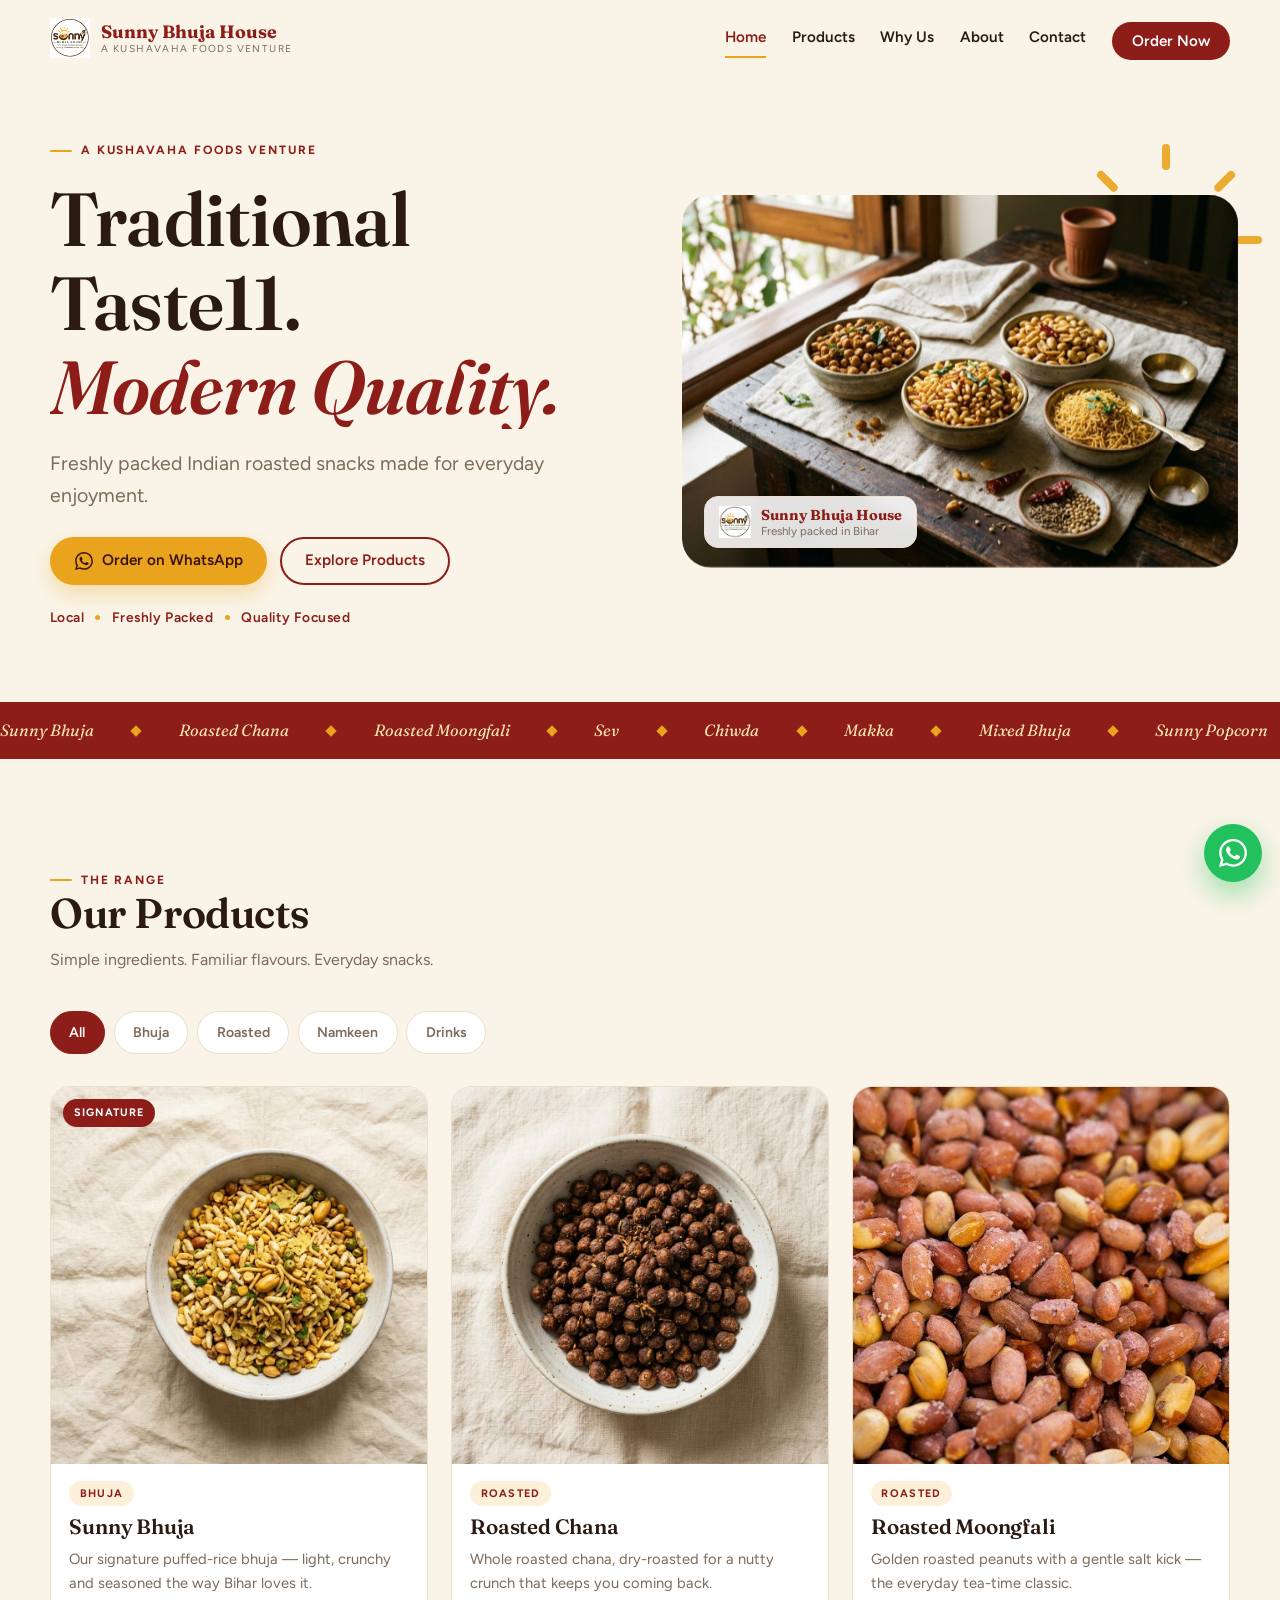
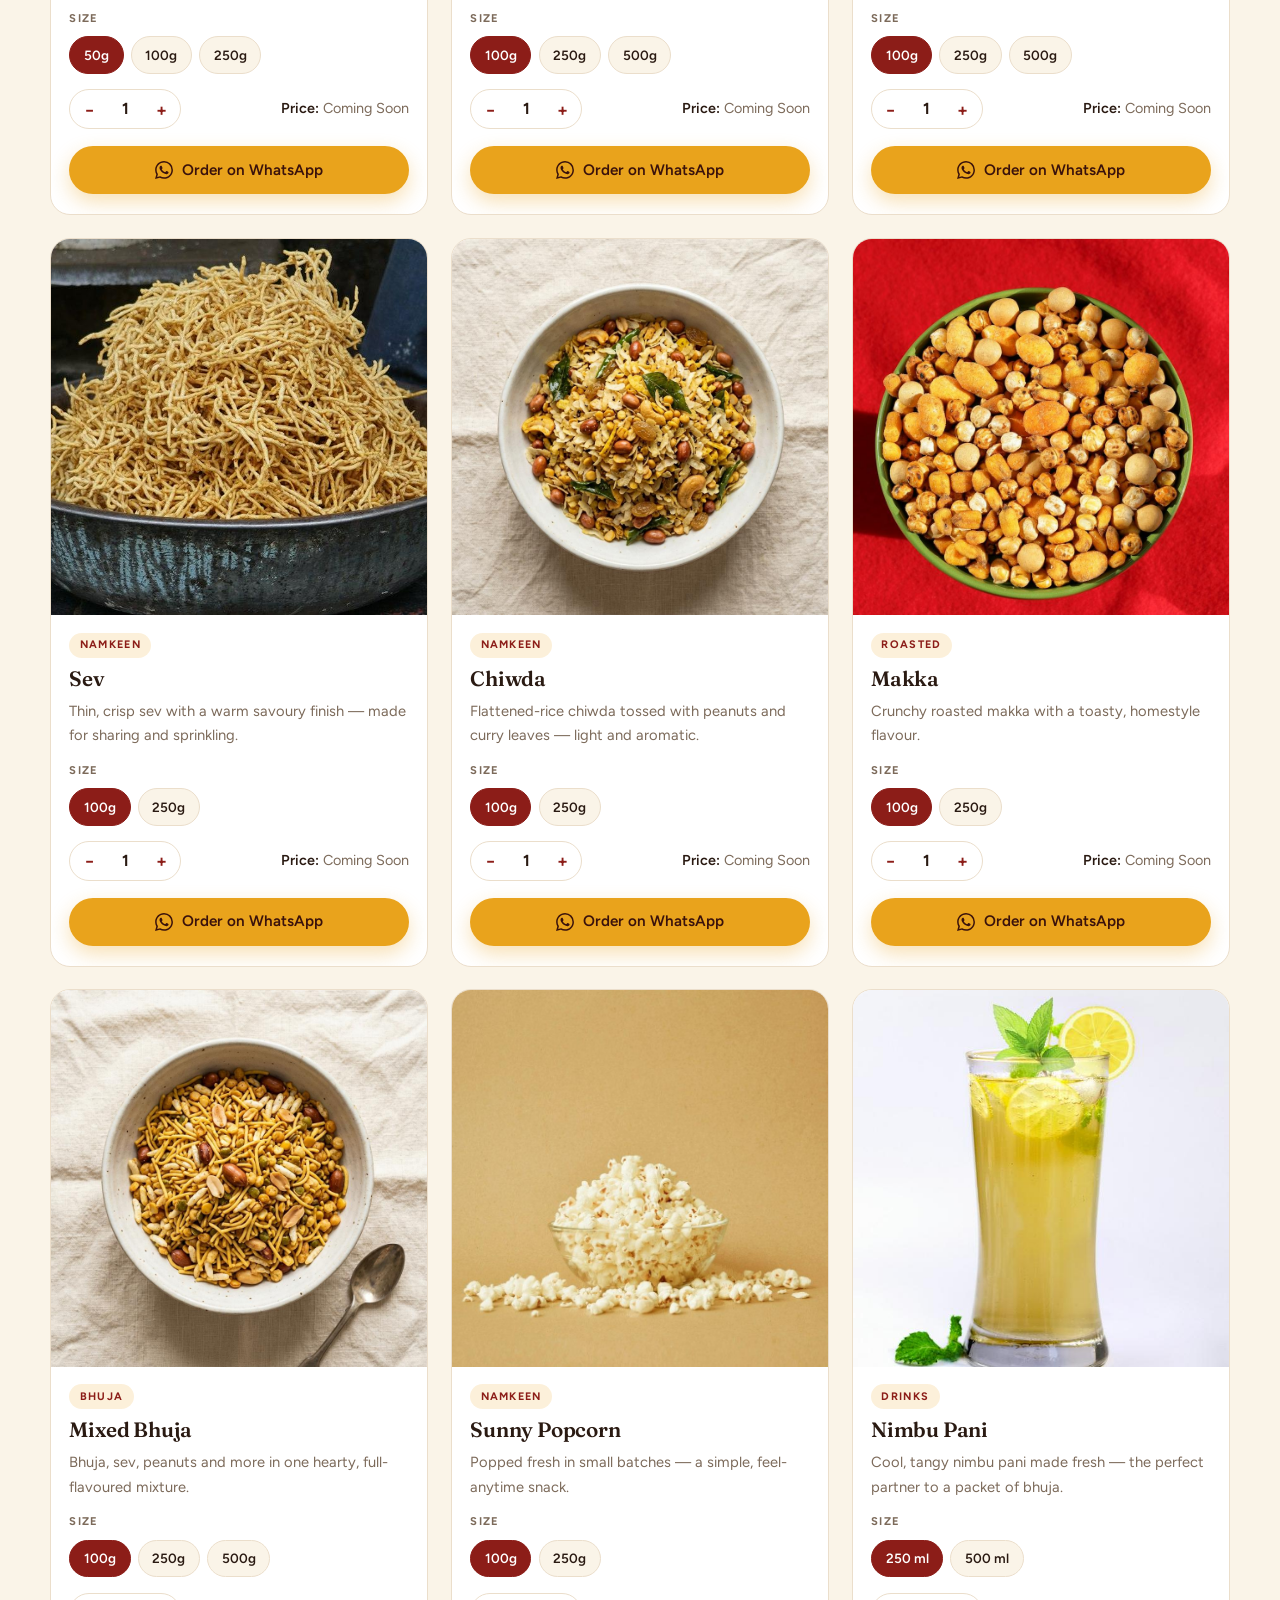
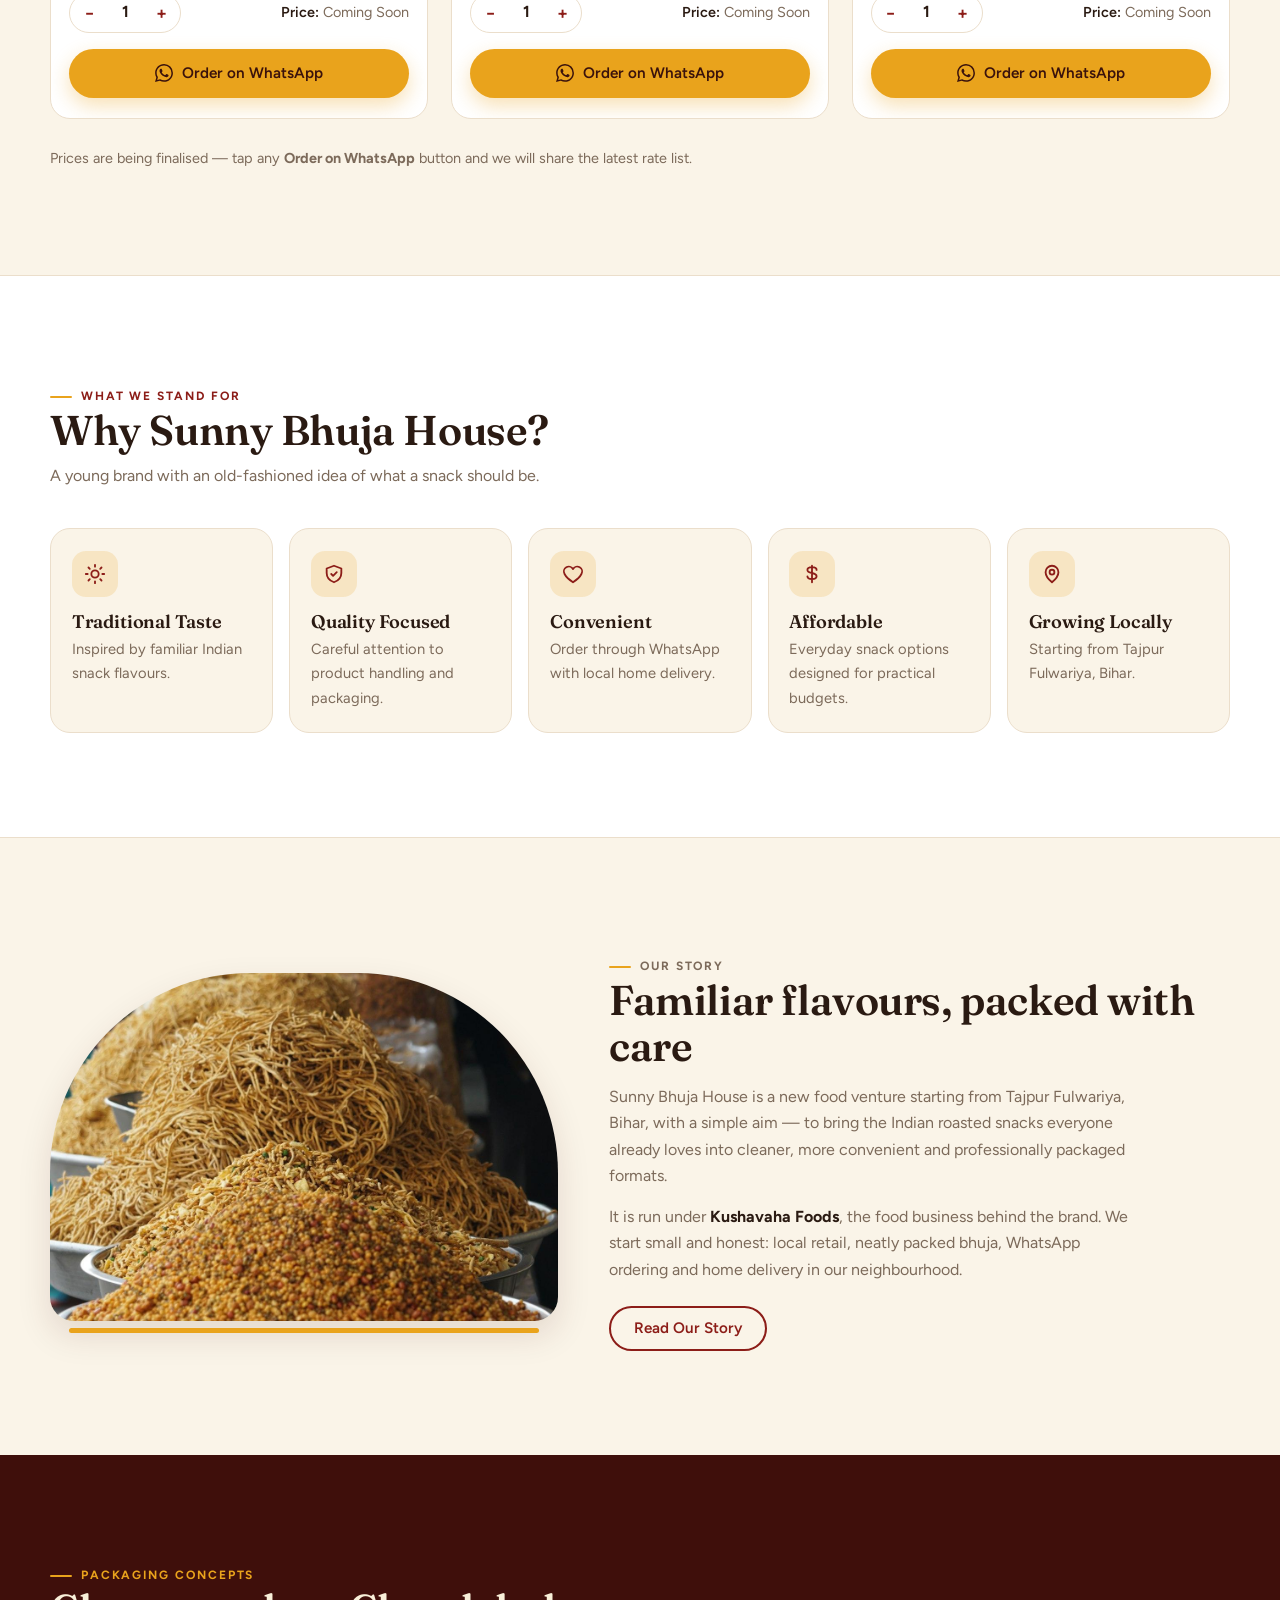
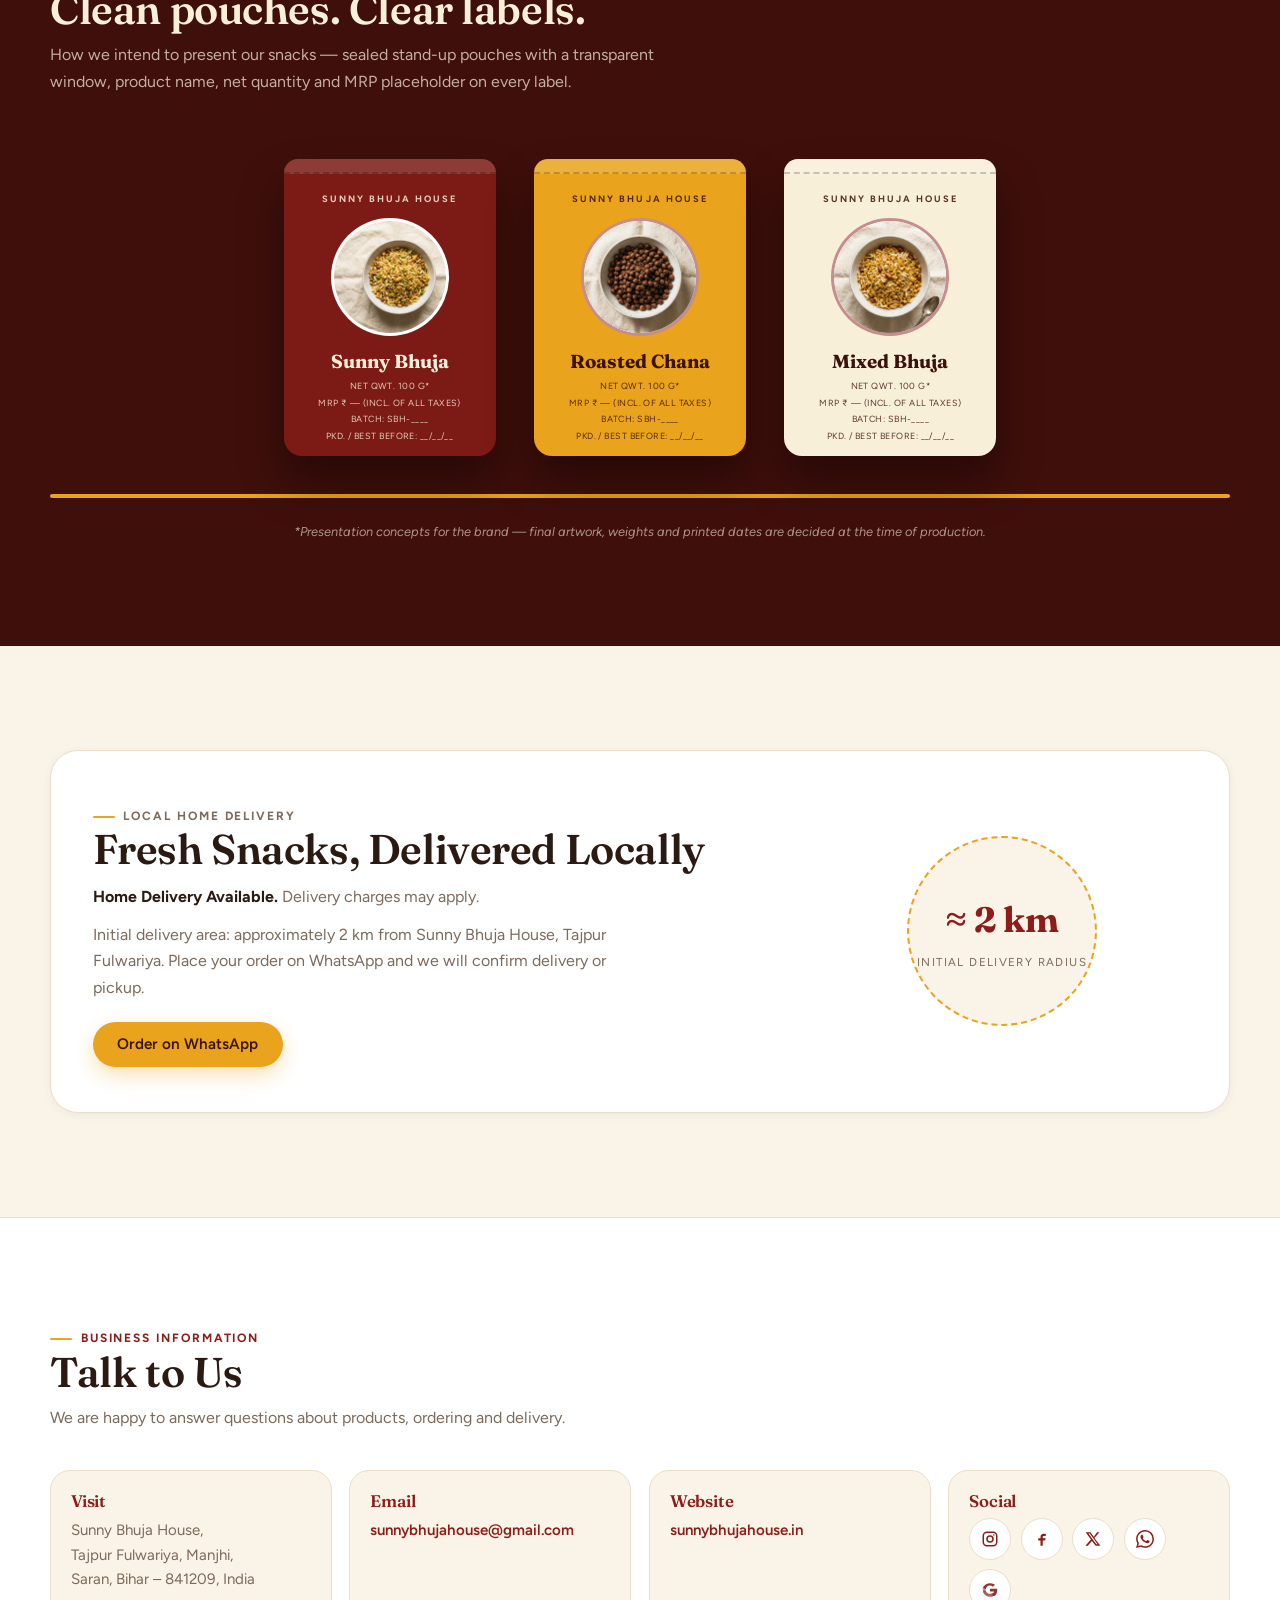
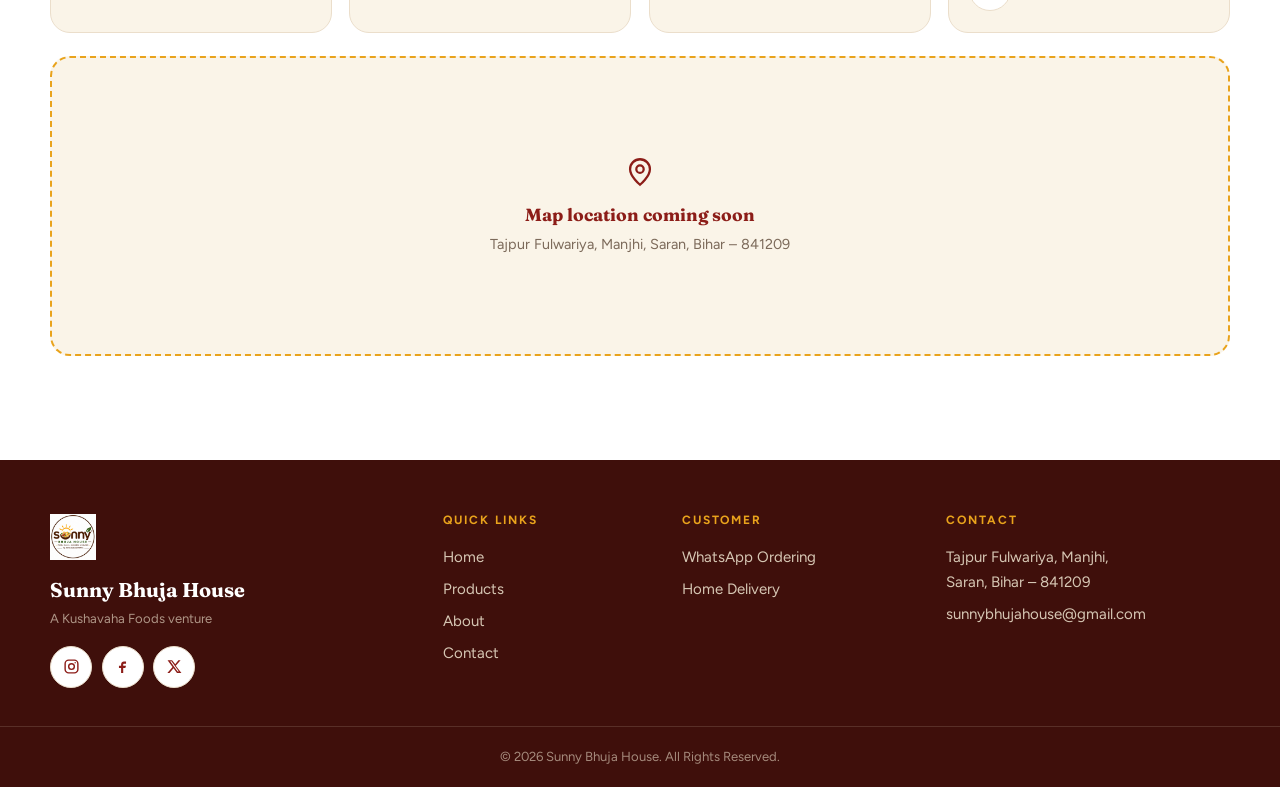
==== commit 3983b538: "changed" ====
--- a/index.html
+++ b/index.html
@@ -93,7 +93,7 @@
         <div class="hero-copy">
           <p class="eyebrow hero-anim" style="--d:.05s">A Kushavaha Foods Venture</p>
           <h1 class="hero-title" id="hero-title">
-            <span class="line"><span class="line-inner">Traditional Taste.</span></span>
+            <span class="line"><span class="line-inner">Traditional Taste11.</span></span>
             <span class="line"><span class="line-inner gold">Modern Quality.</span></span>
           </h1>
           <p class="hero-sub hero-anim" style="--d:.55s">Freshly packed Indian roasted snacks made for everyday enjoyment.</p>
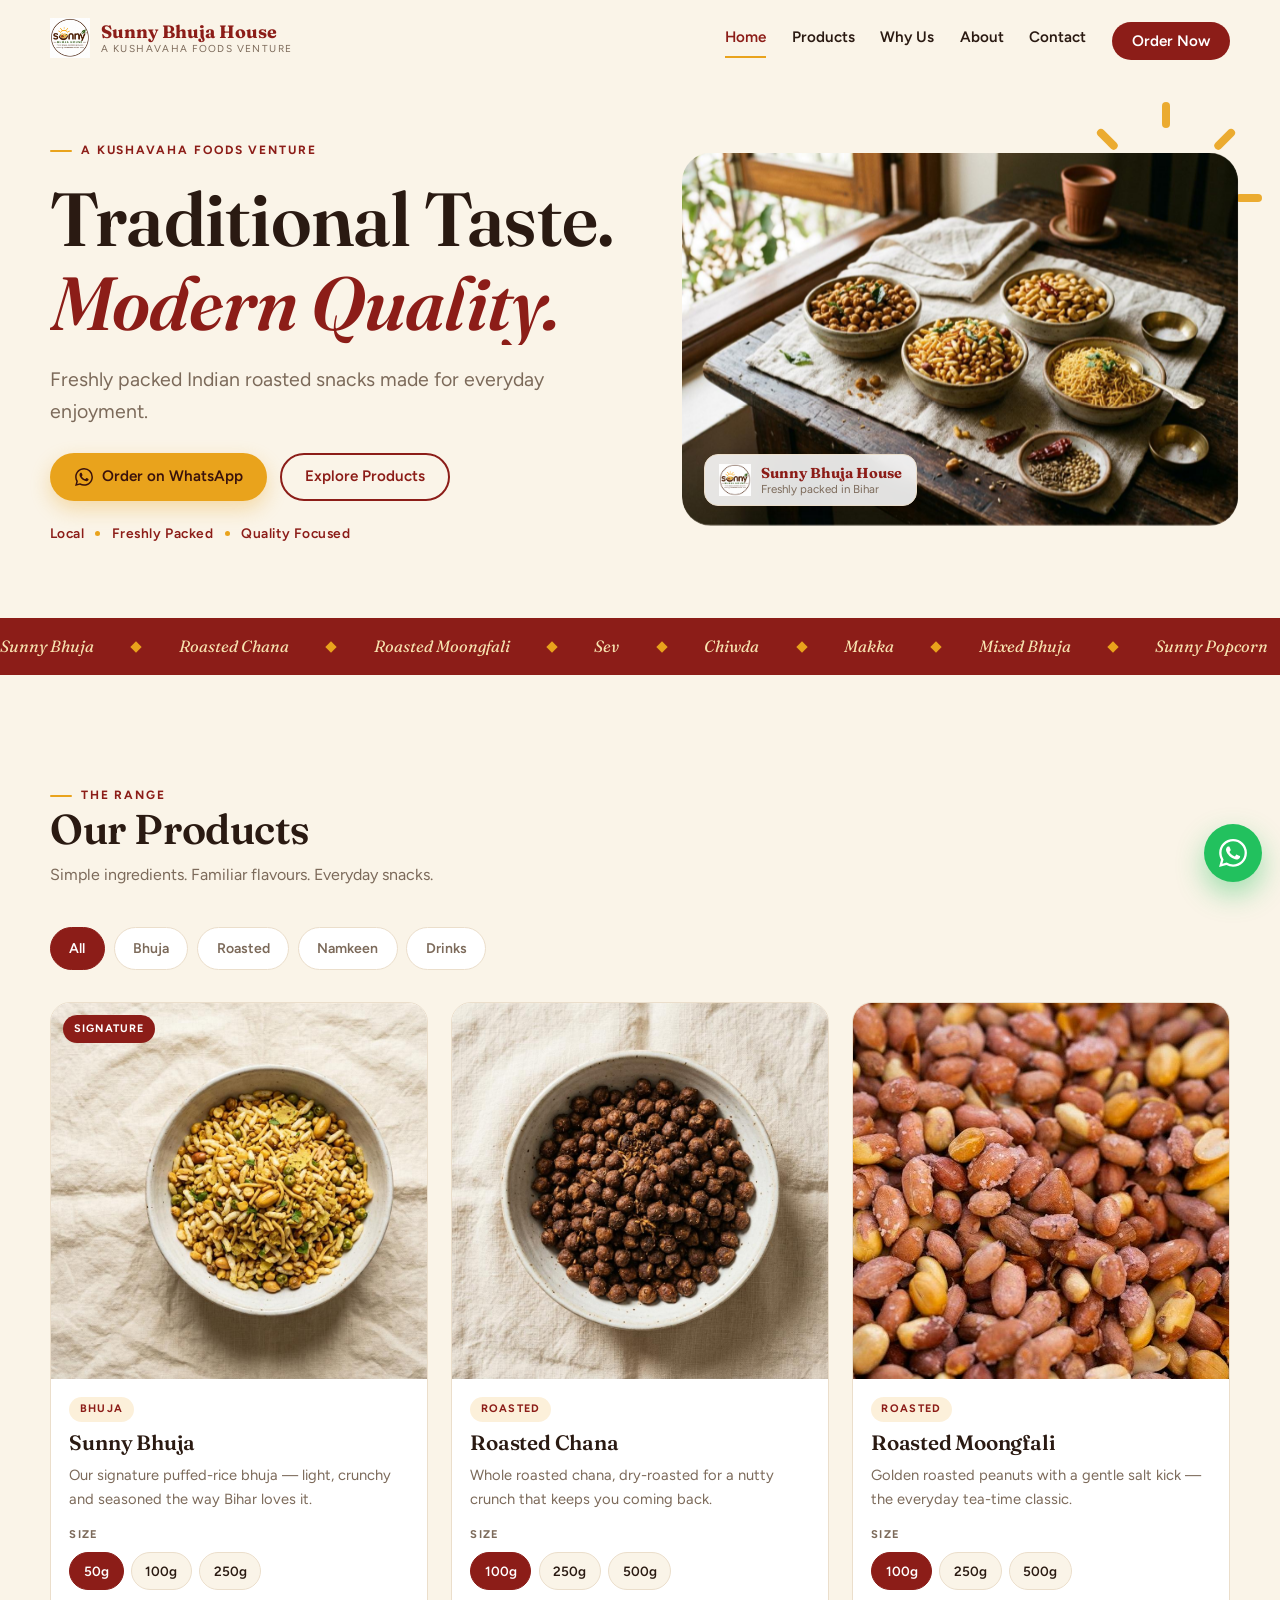
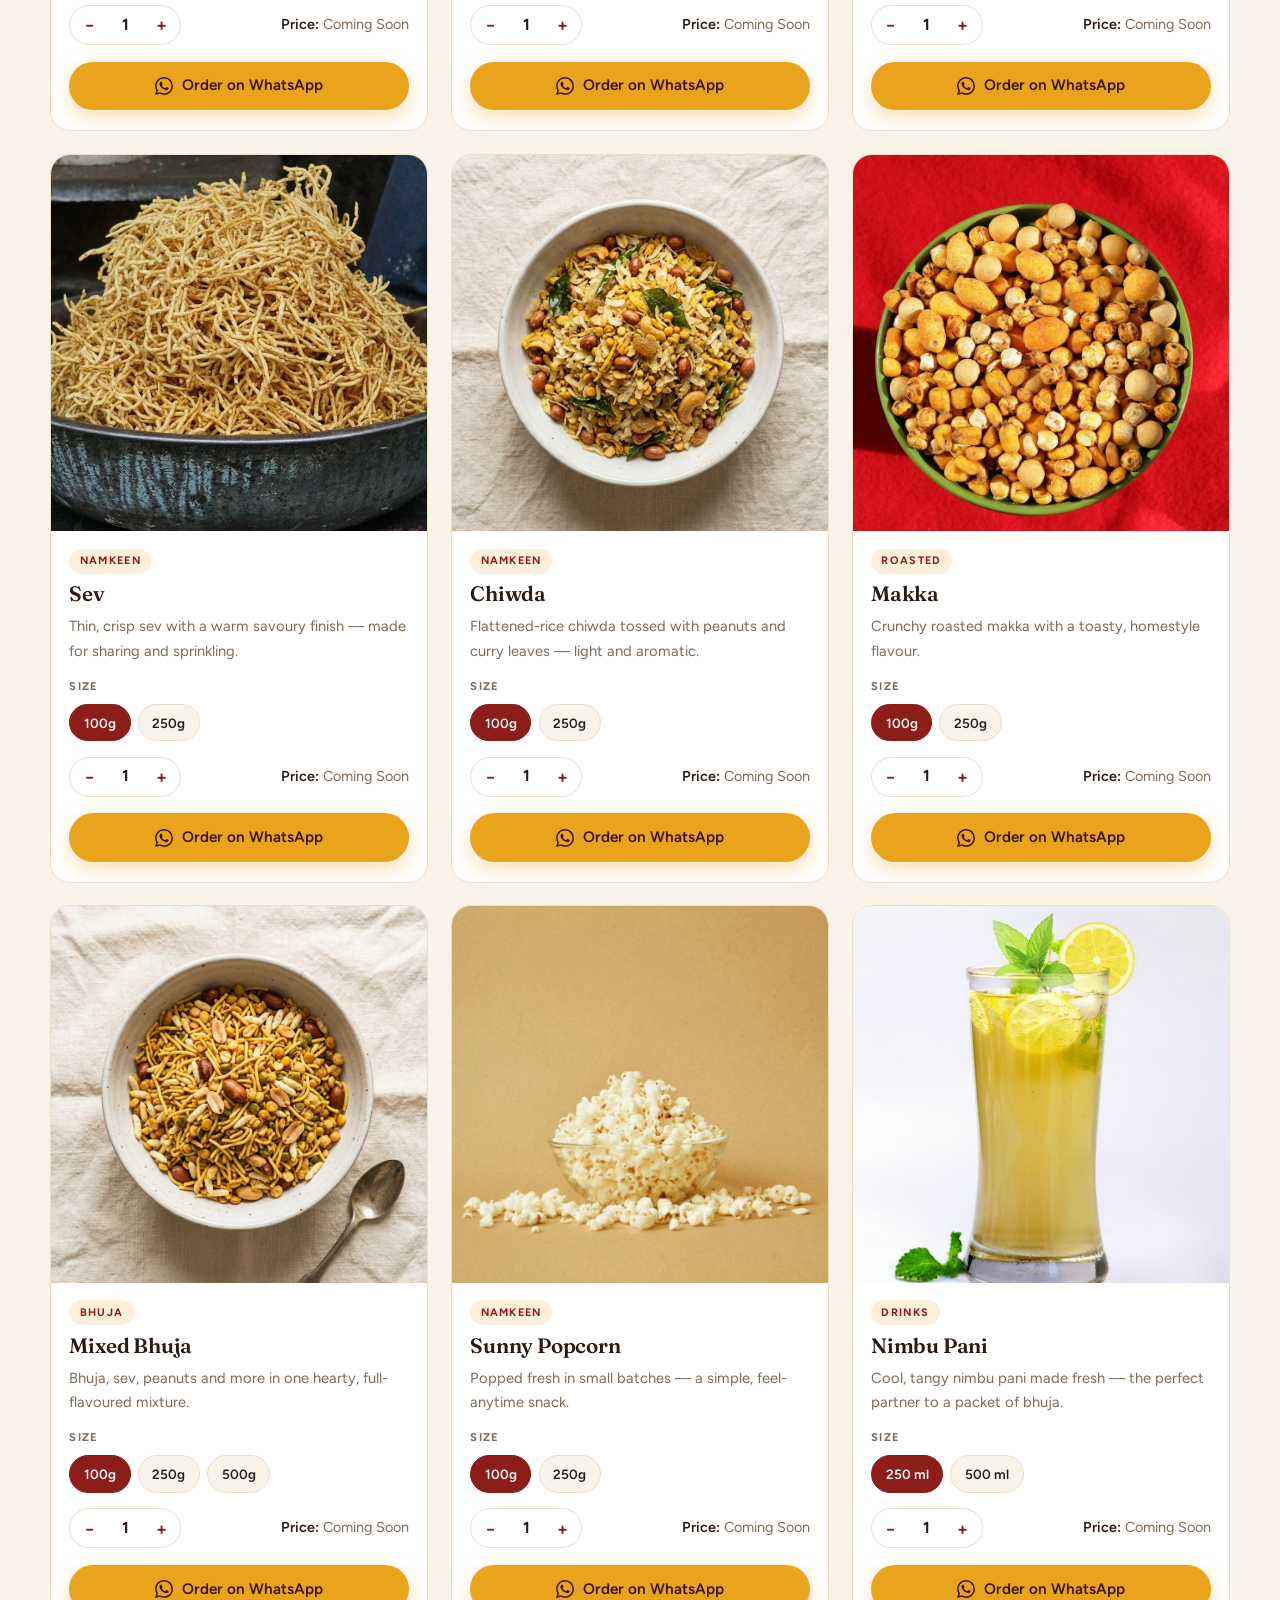
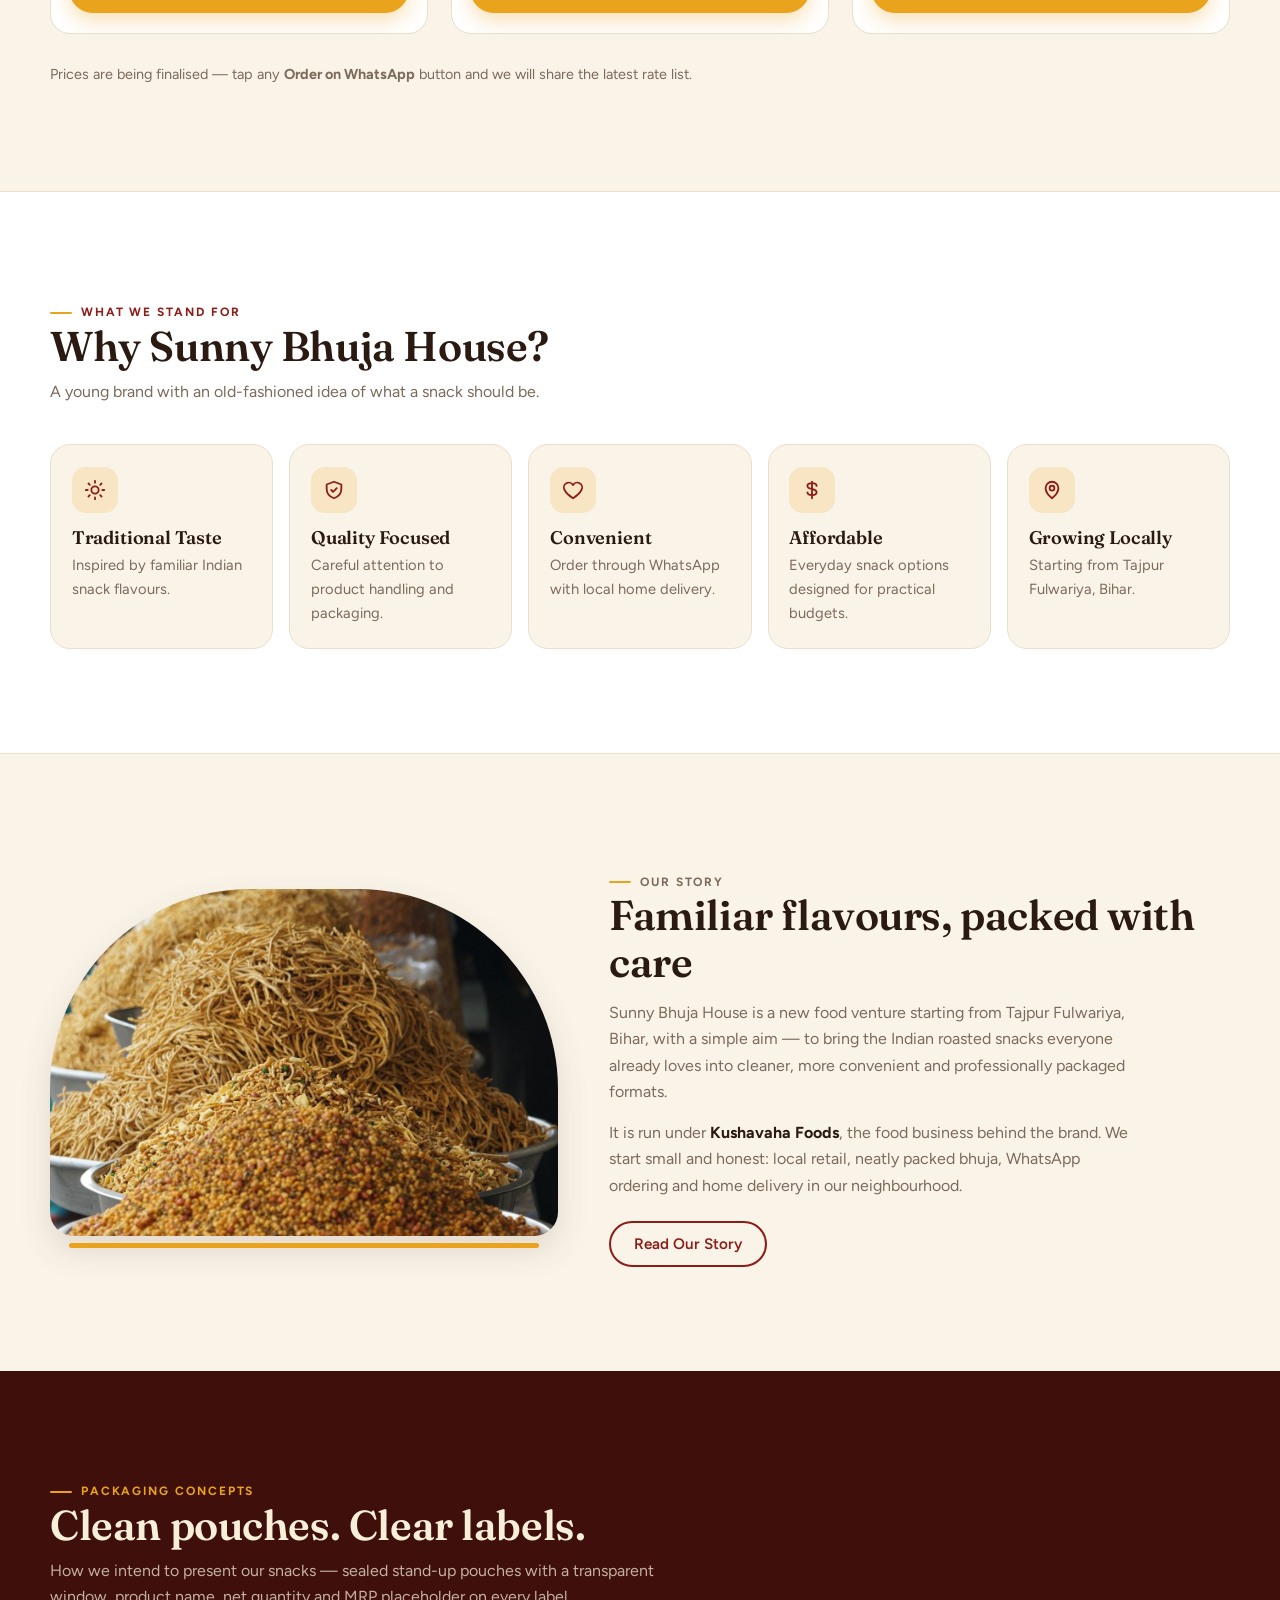
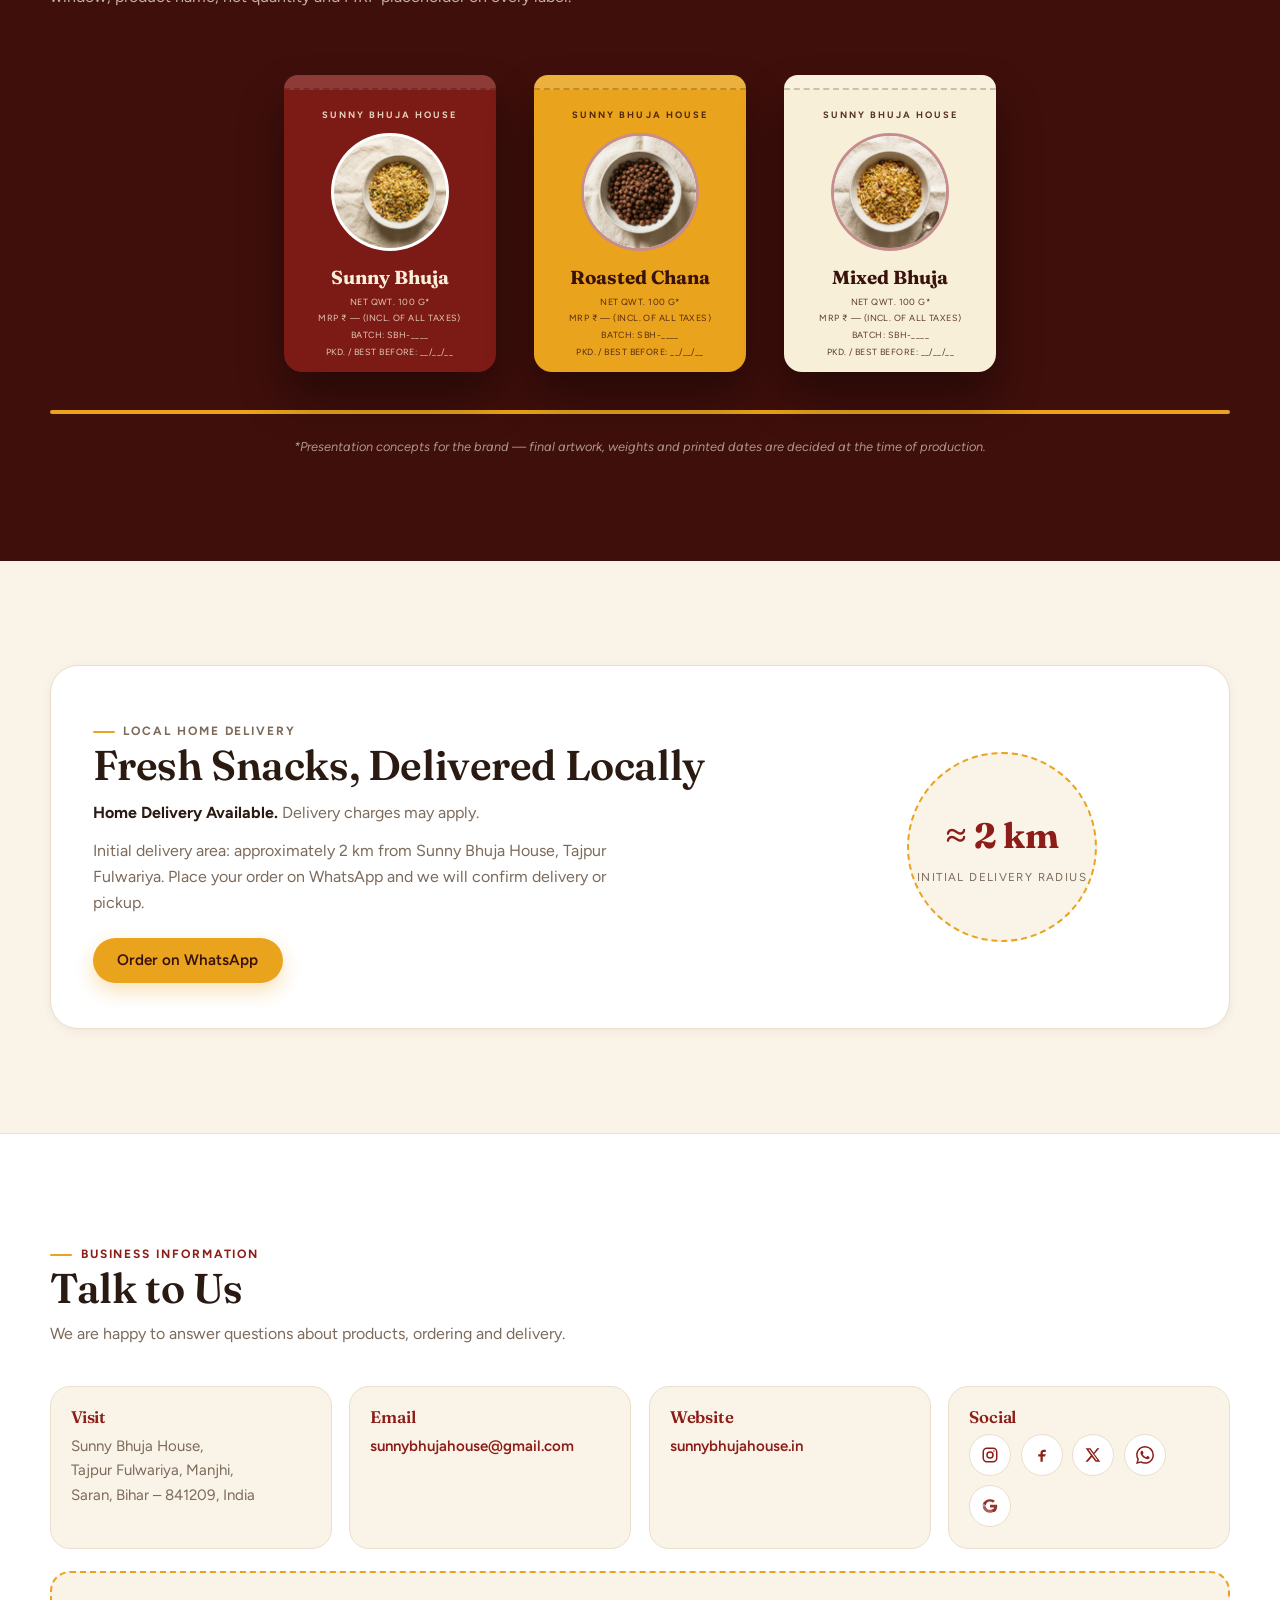
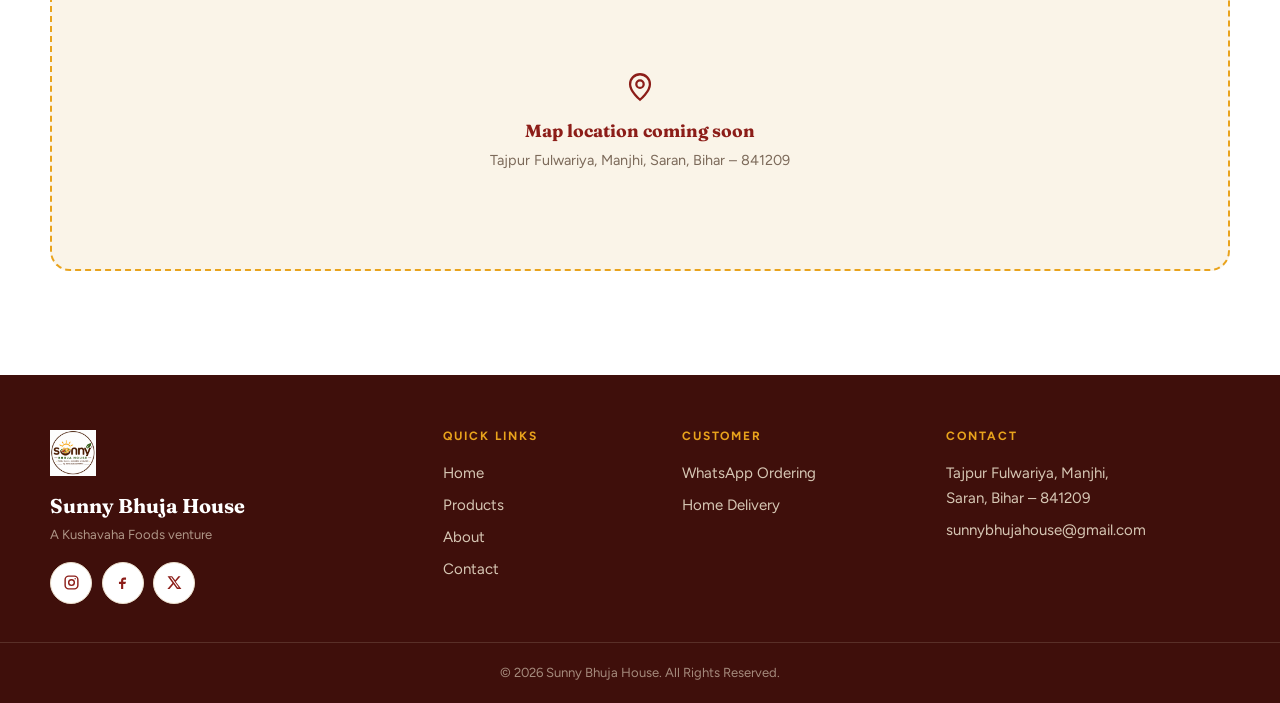
==== commit 5a5ce4cf: "Changed1" ====
--- a/index.html
+++ b/index.html
@@ -93,7 +93,7 @@
         <div class="hero-copy">
           <p class="eyebrow hero-anim" style="--d:.05s">A Kushavaha Foods Venture</p>
           <h1 class="hero-title" id="hero-title">
-            <span class="line"><span class="line-inner">Traditional Taste11.</span></span>
+            <span class="line"><span class="line-inner">Traditional Taste.</span></span>
             <span class="line"><span class="line-inner gold">Modern Quality.</span></span>
           </h1>
           <p class="hero-sub hero-anim" style="--d:.55s">Freshly packed Indian roasted snacks made for everyday enjoyment.</p>
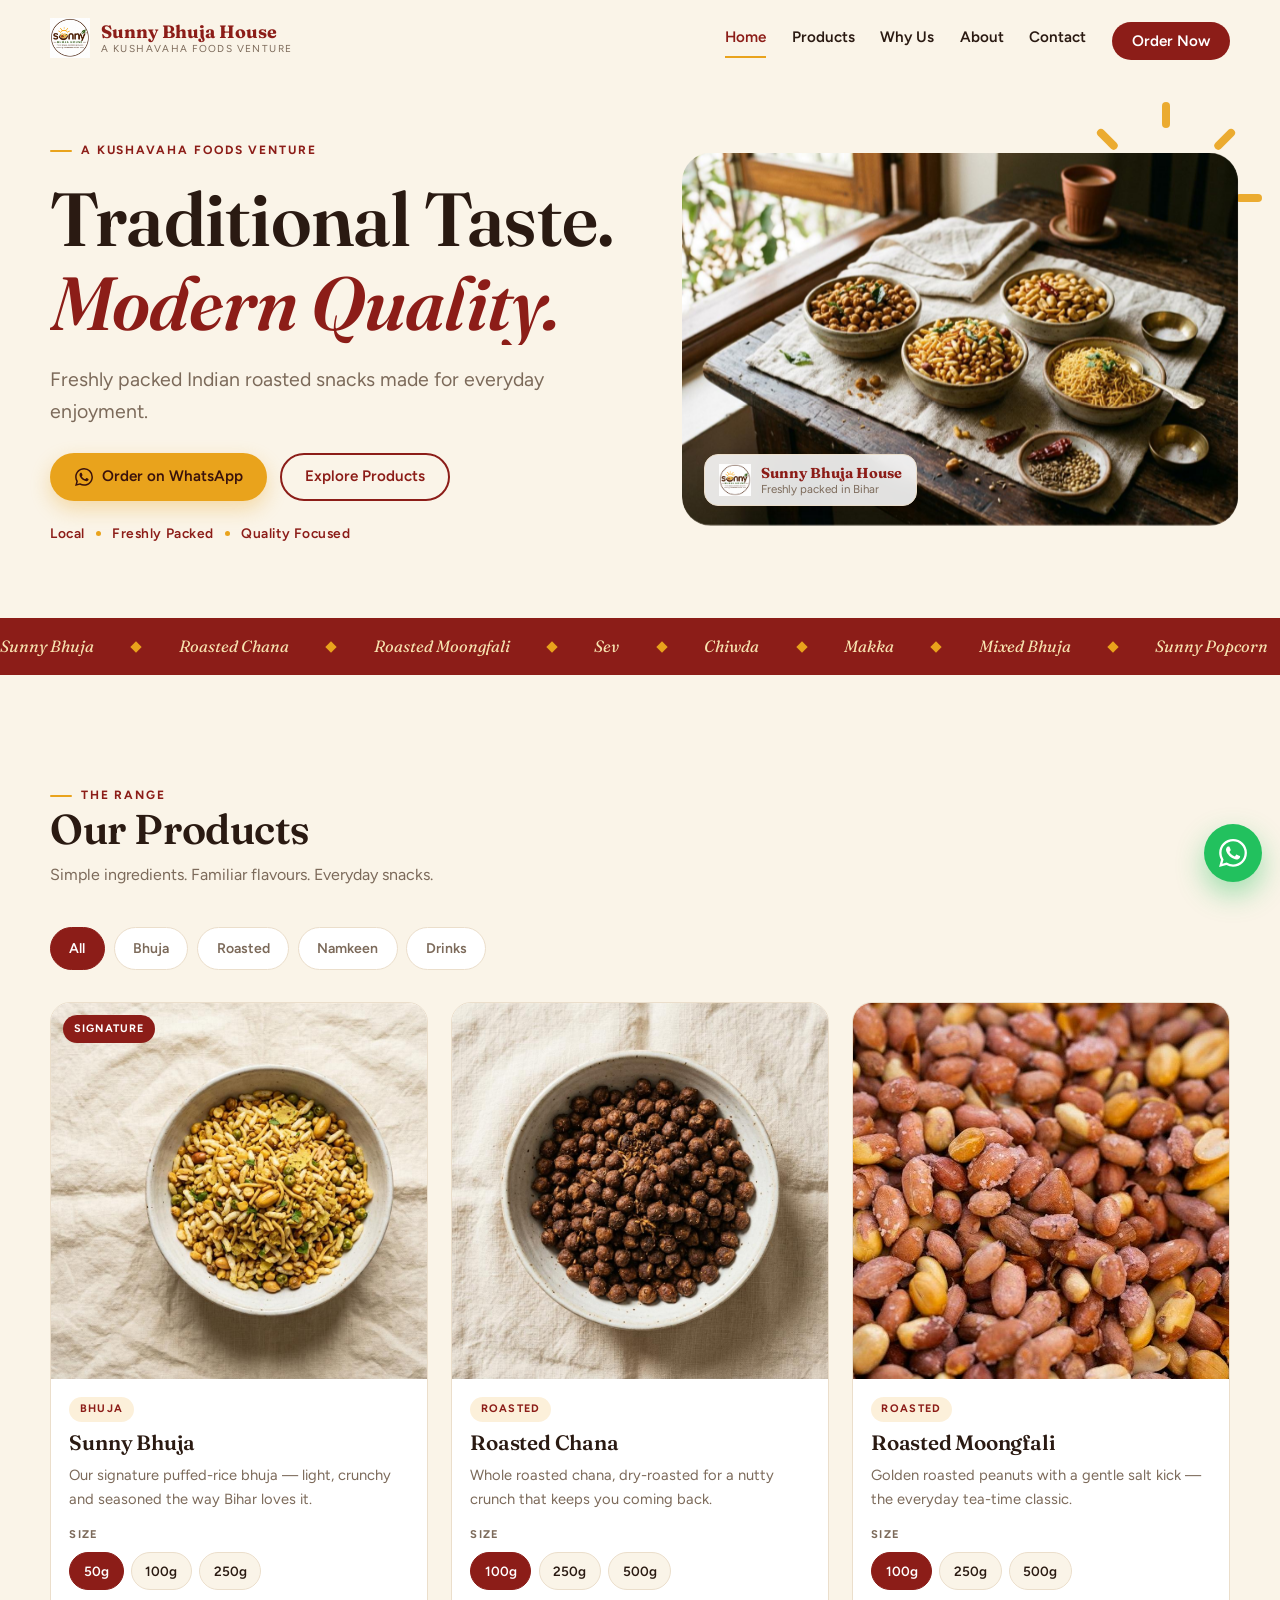
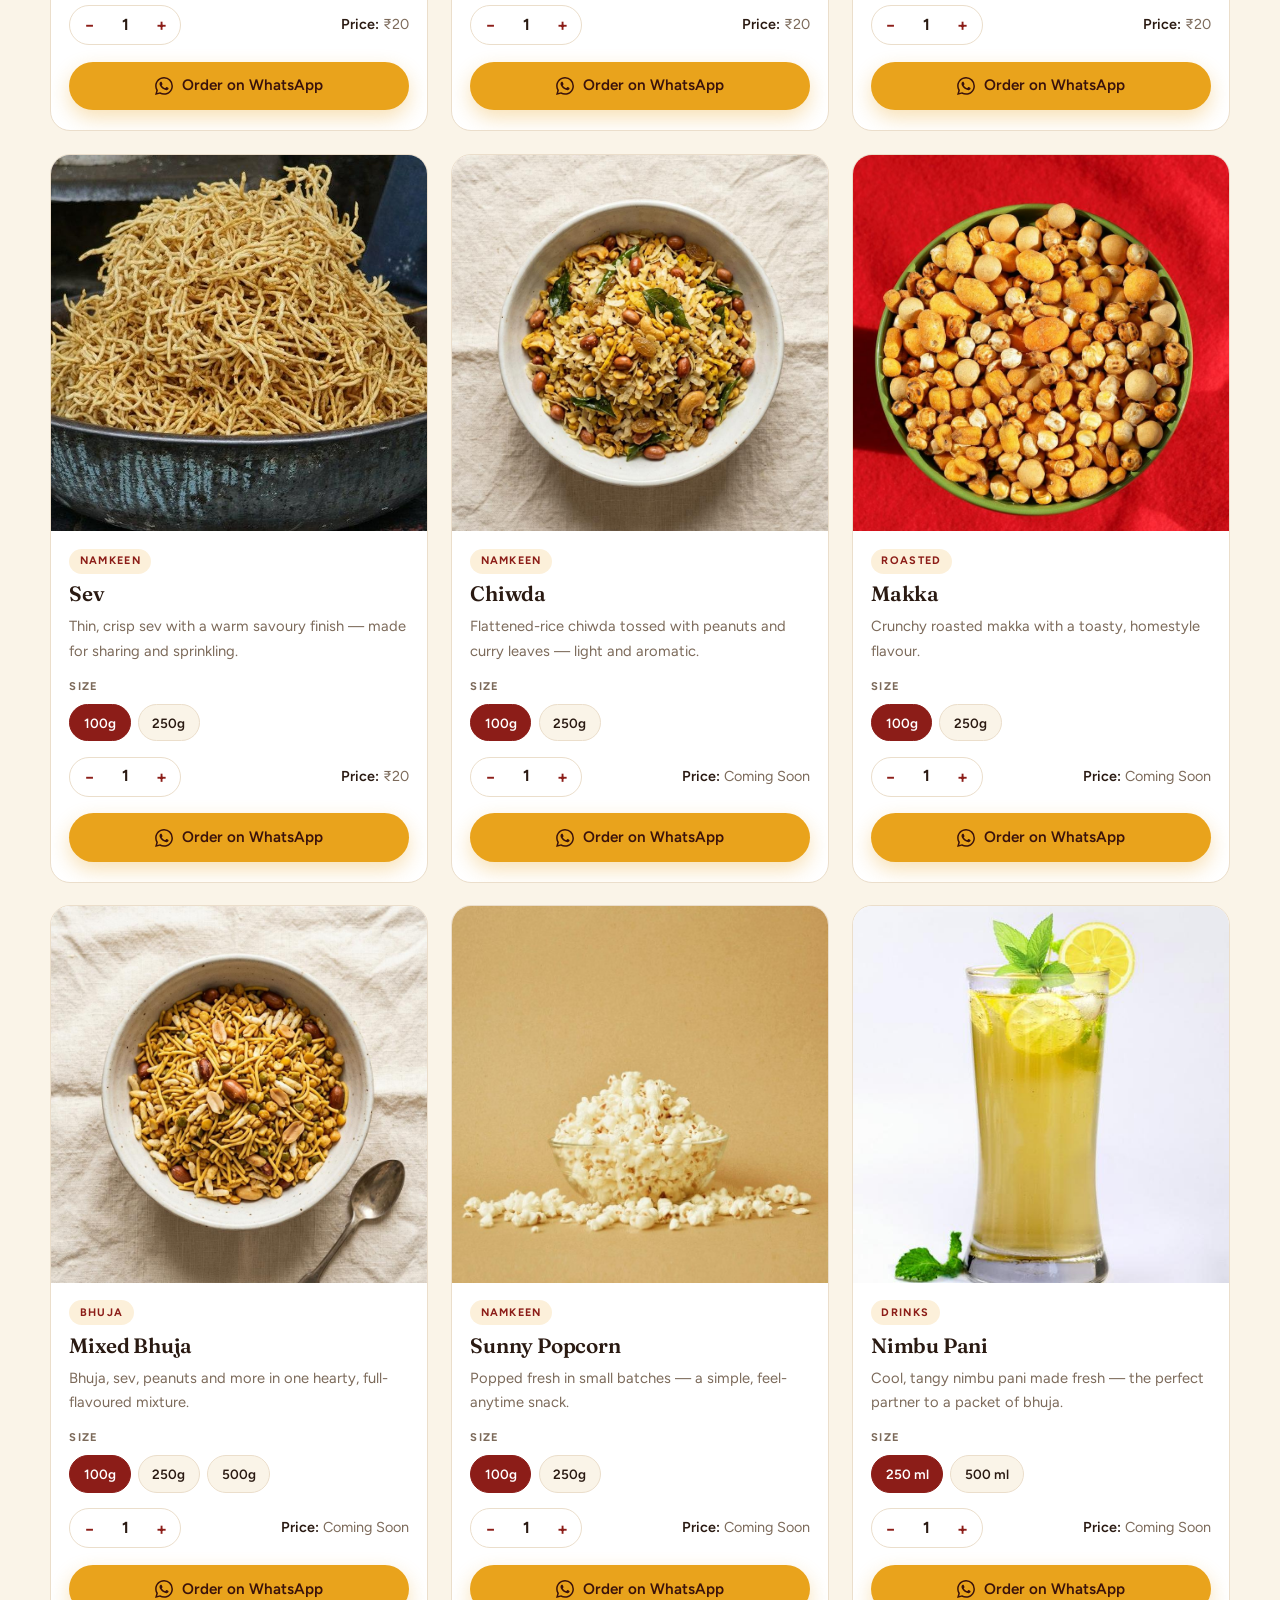
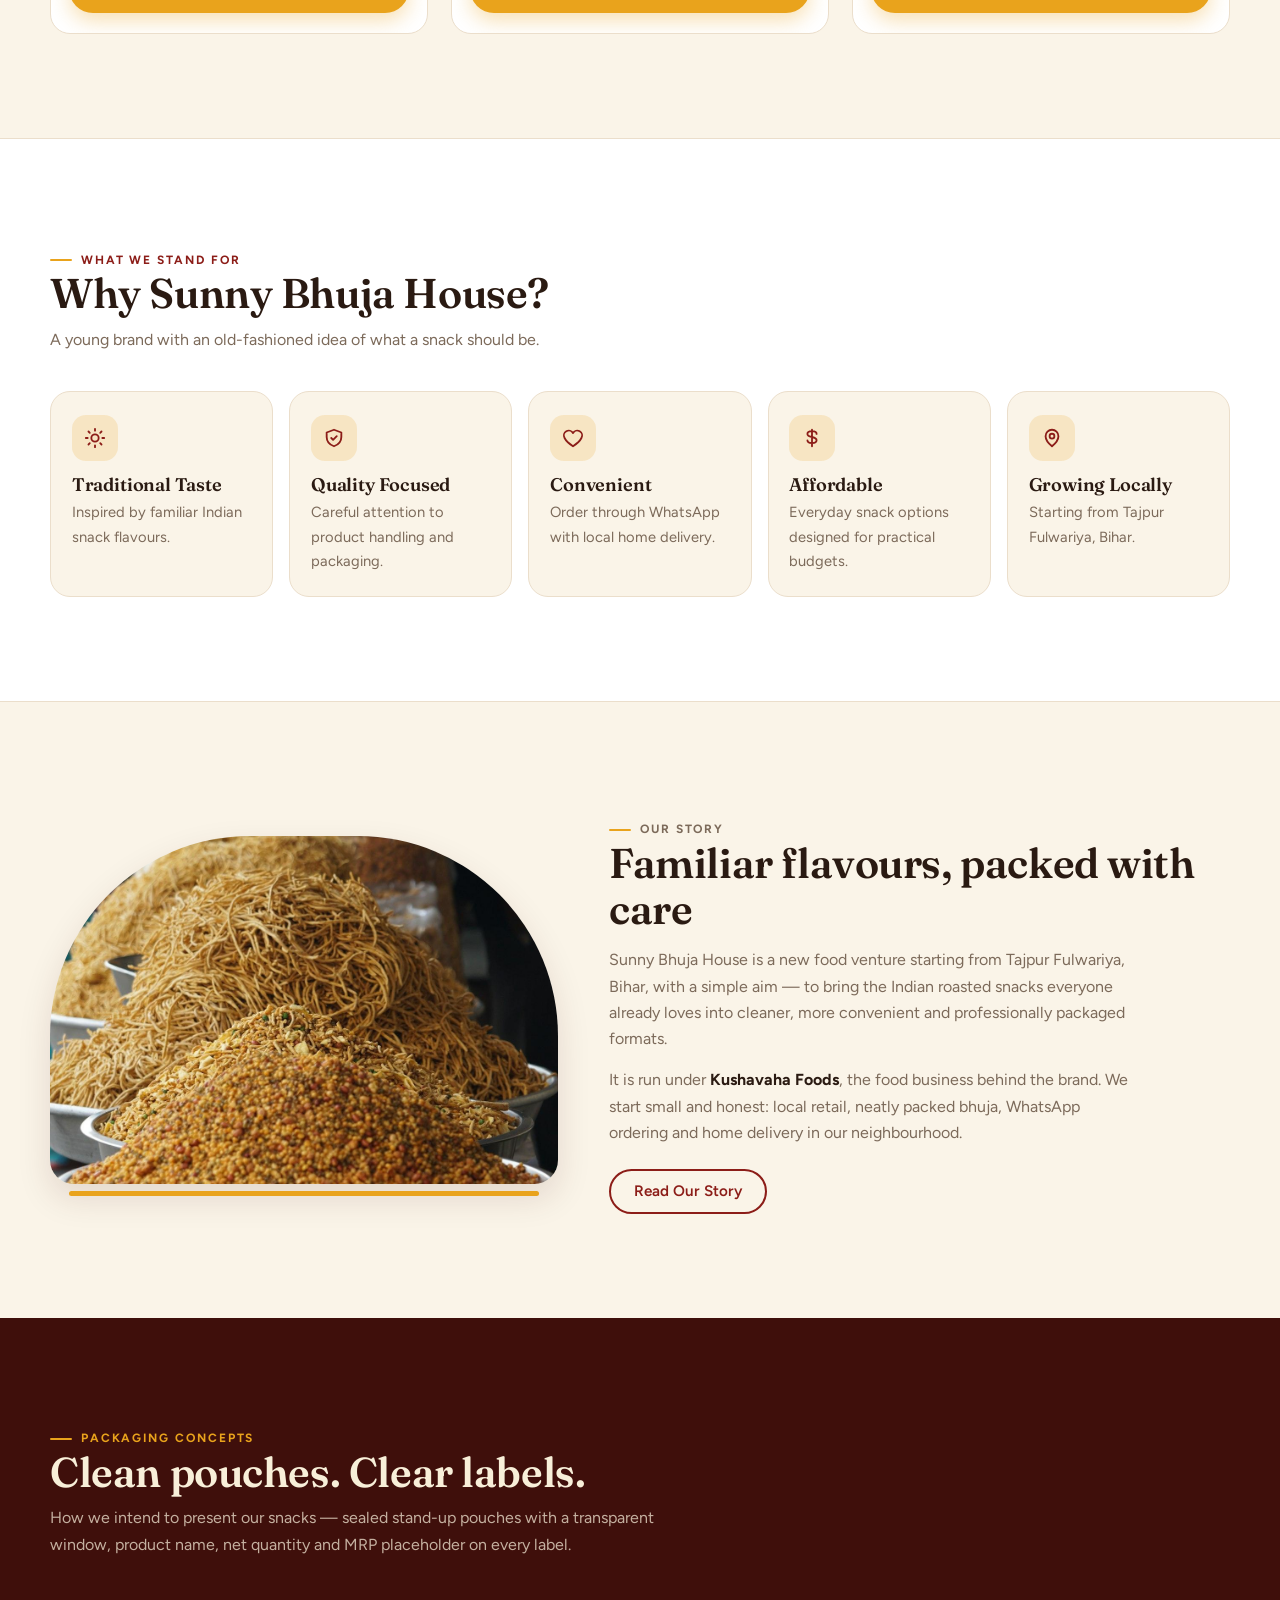
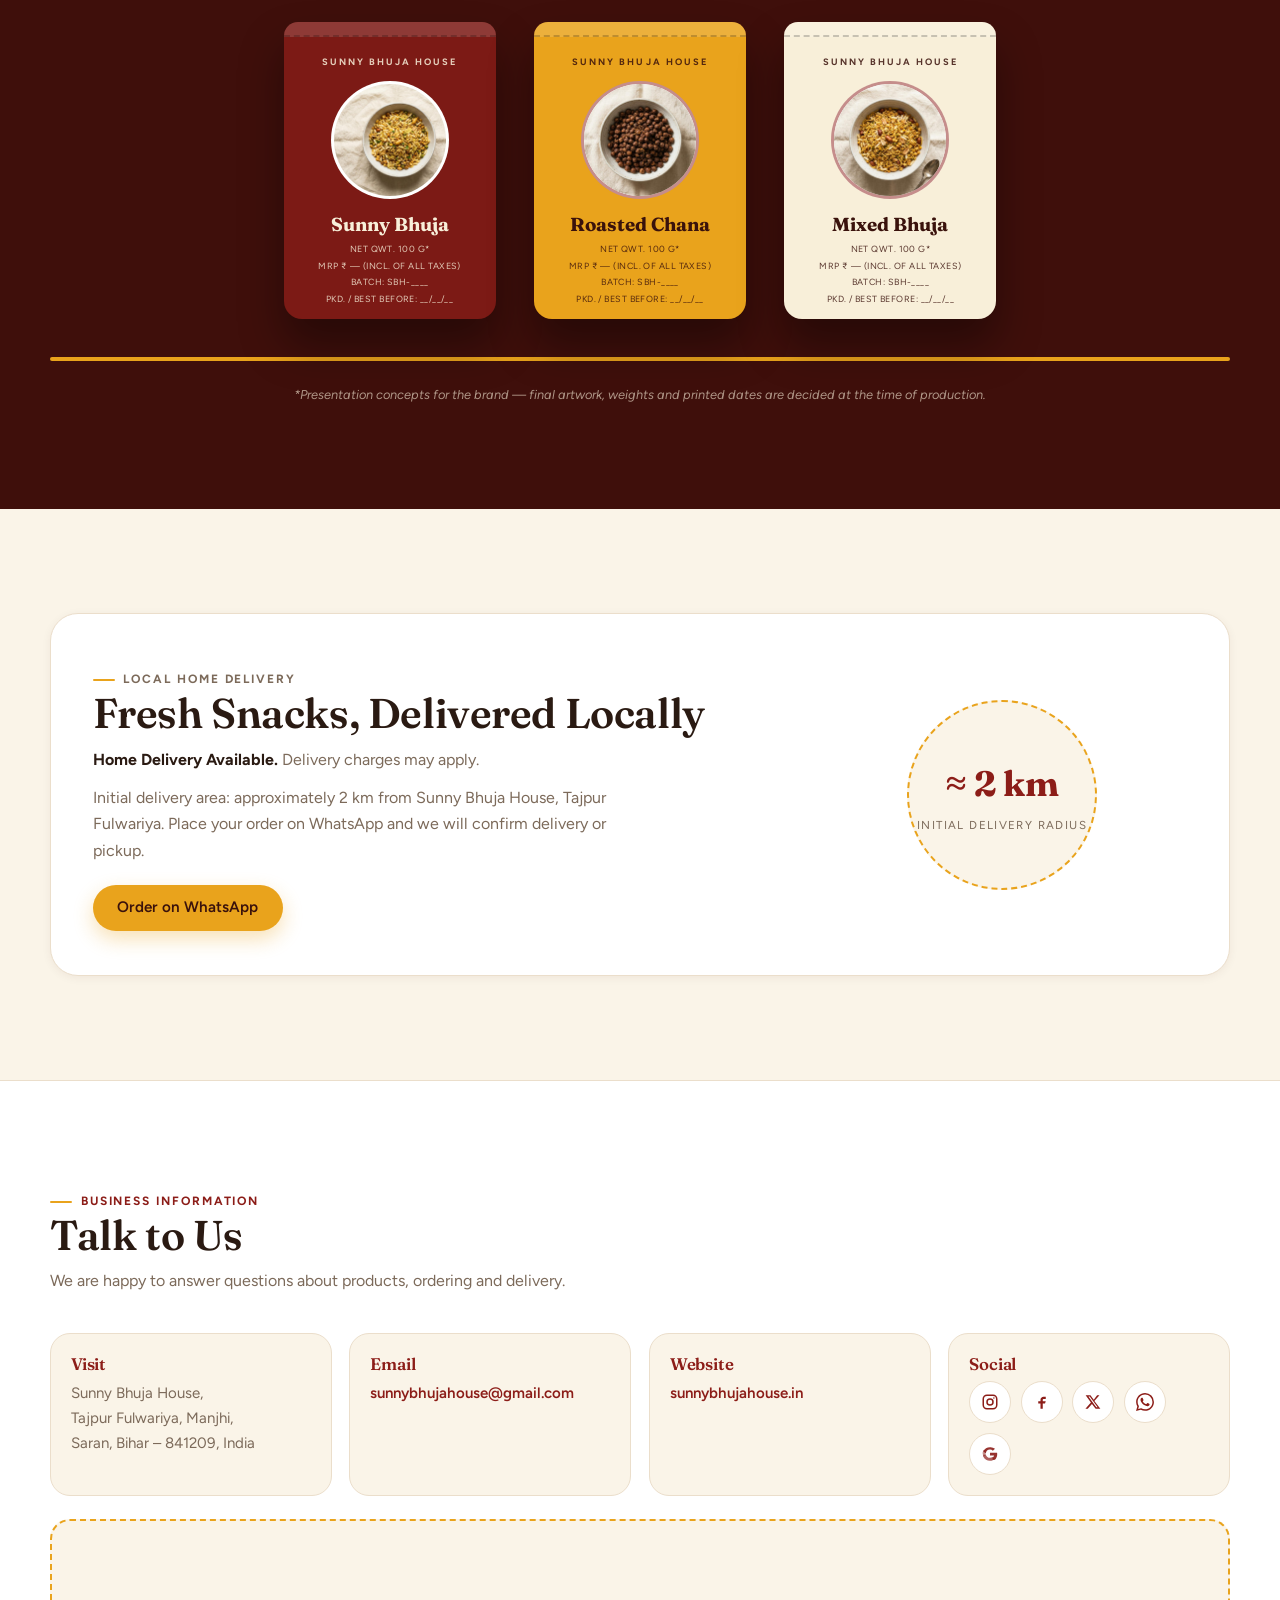
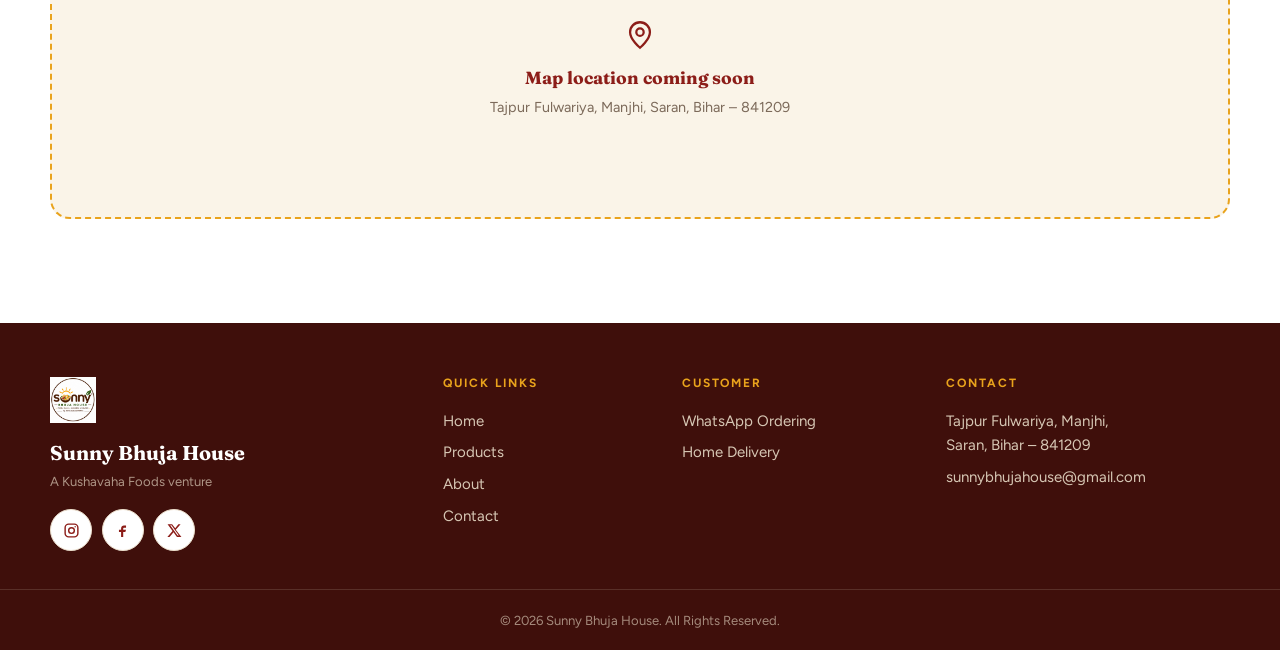
==== commit d56135df: "Text Changed" ====
--- a/index.html
+++ b/index.html
@@ -148,7 +148,7 @@
         <div class="filters" id="filters" role="group" aria-label="Filter products by category"></div>
         <div class="product-grid" id="product-grid" data-testid="product-grid" aria-live="polite"></div>
 
-        <p class="products-note reveal">Prices are being finalised — tap any <strong>Order on WhatsApp</strong> button and we will share the latest rate list.</p>
+        <!-- <p class="products-note reveal">Prices are being finalised — tap any <strong>Order on WhatsApp</strong> button and we will share the latest rate list.</p> -->
       </div>
     </section>
 
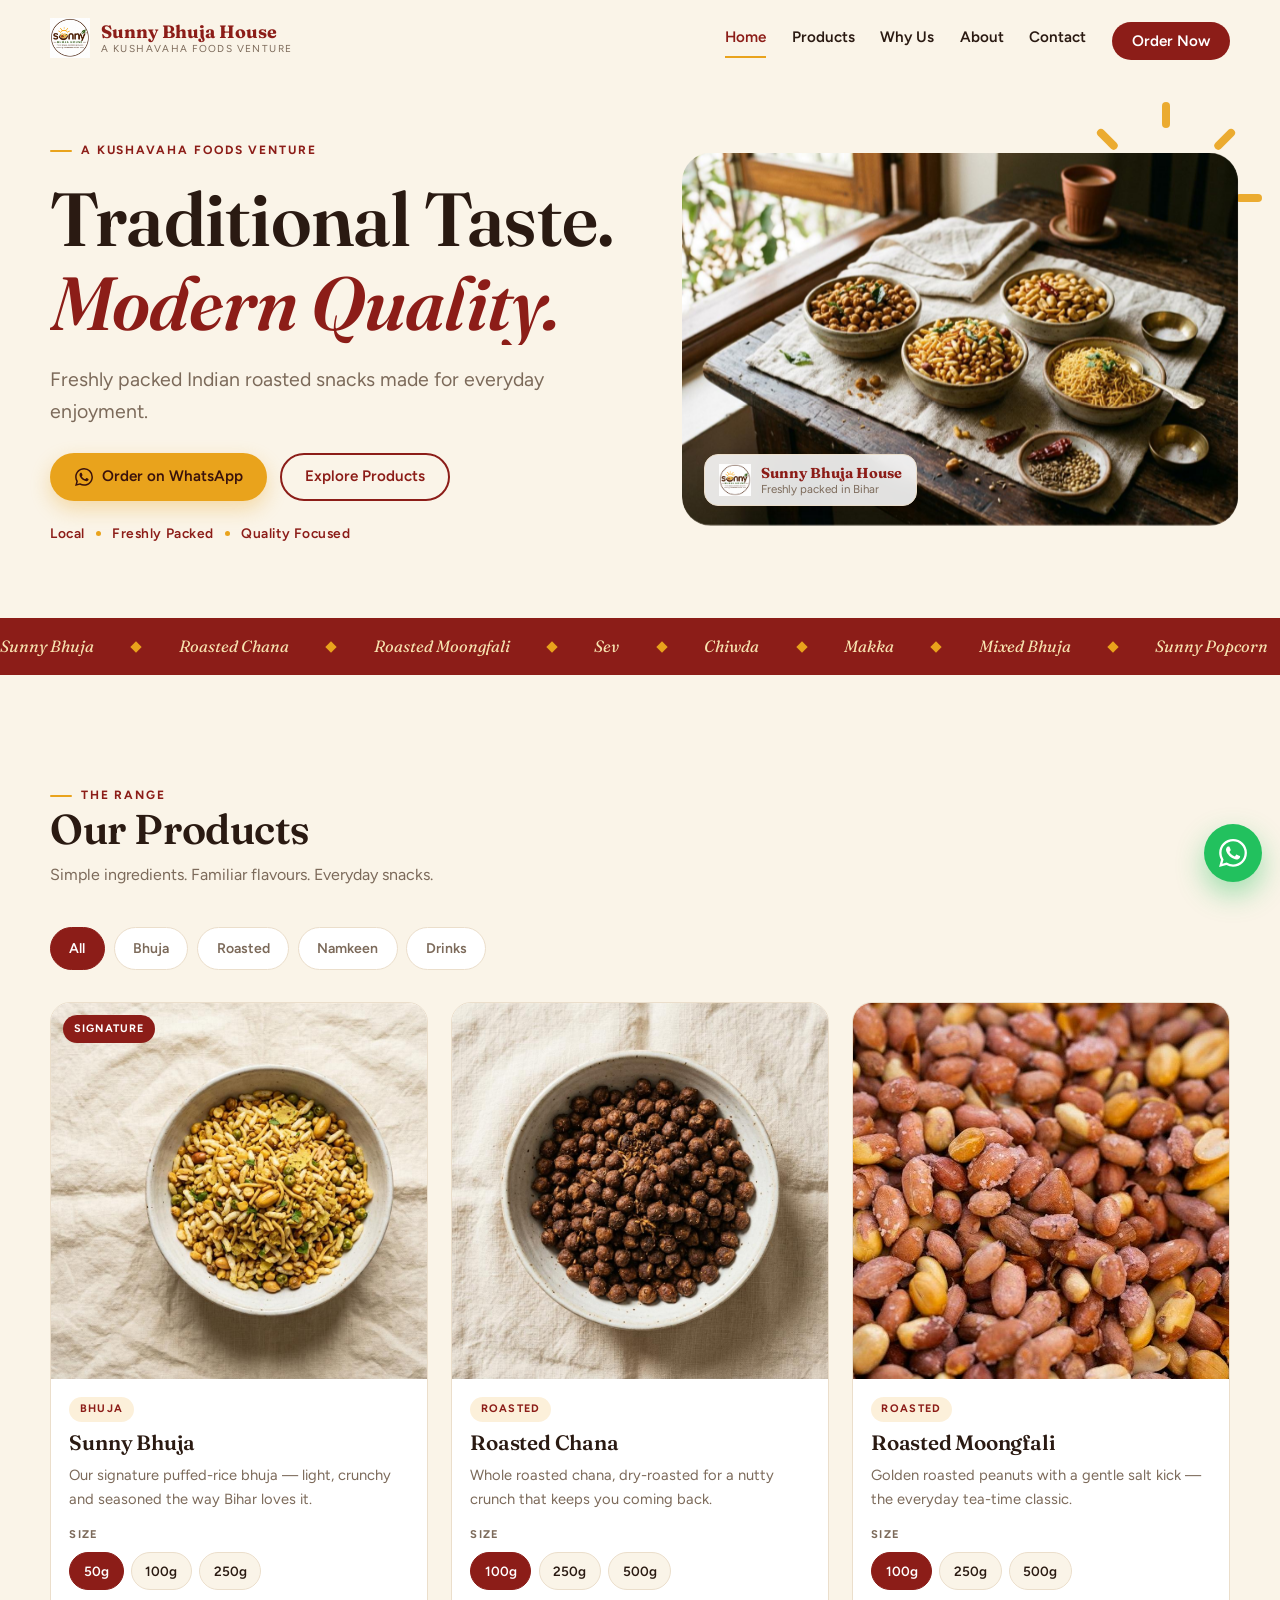
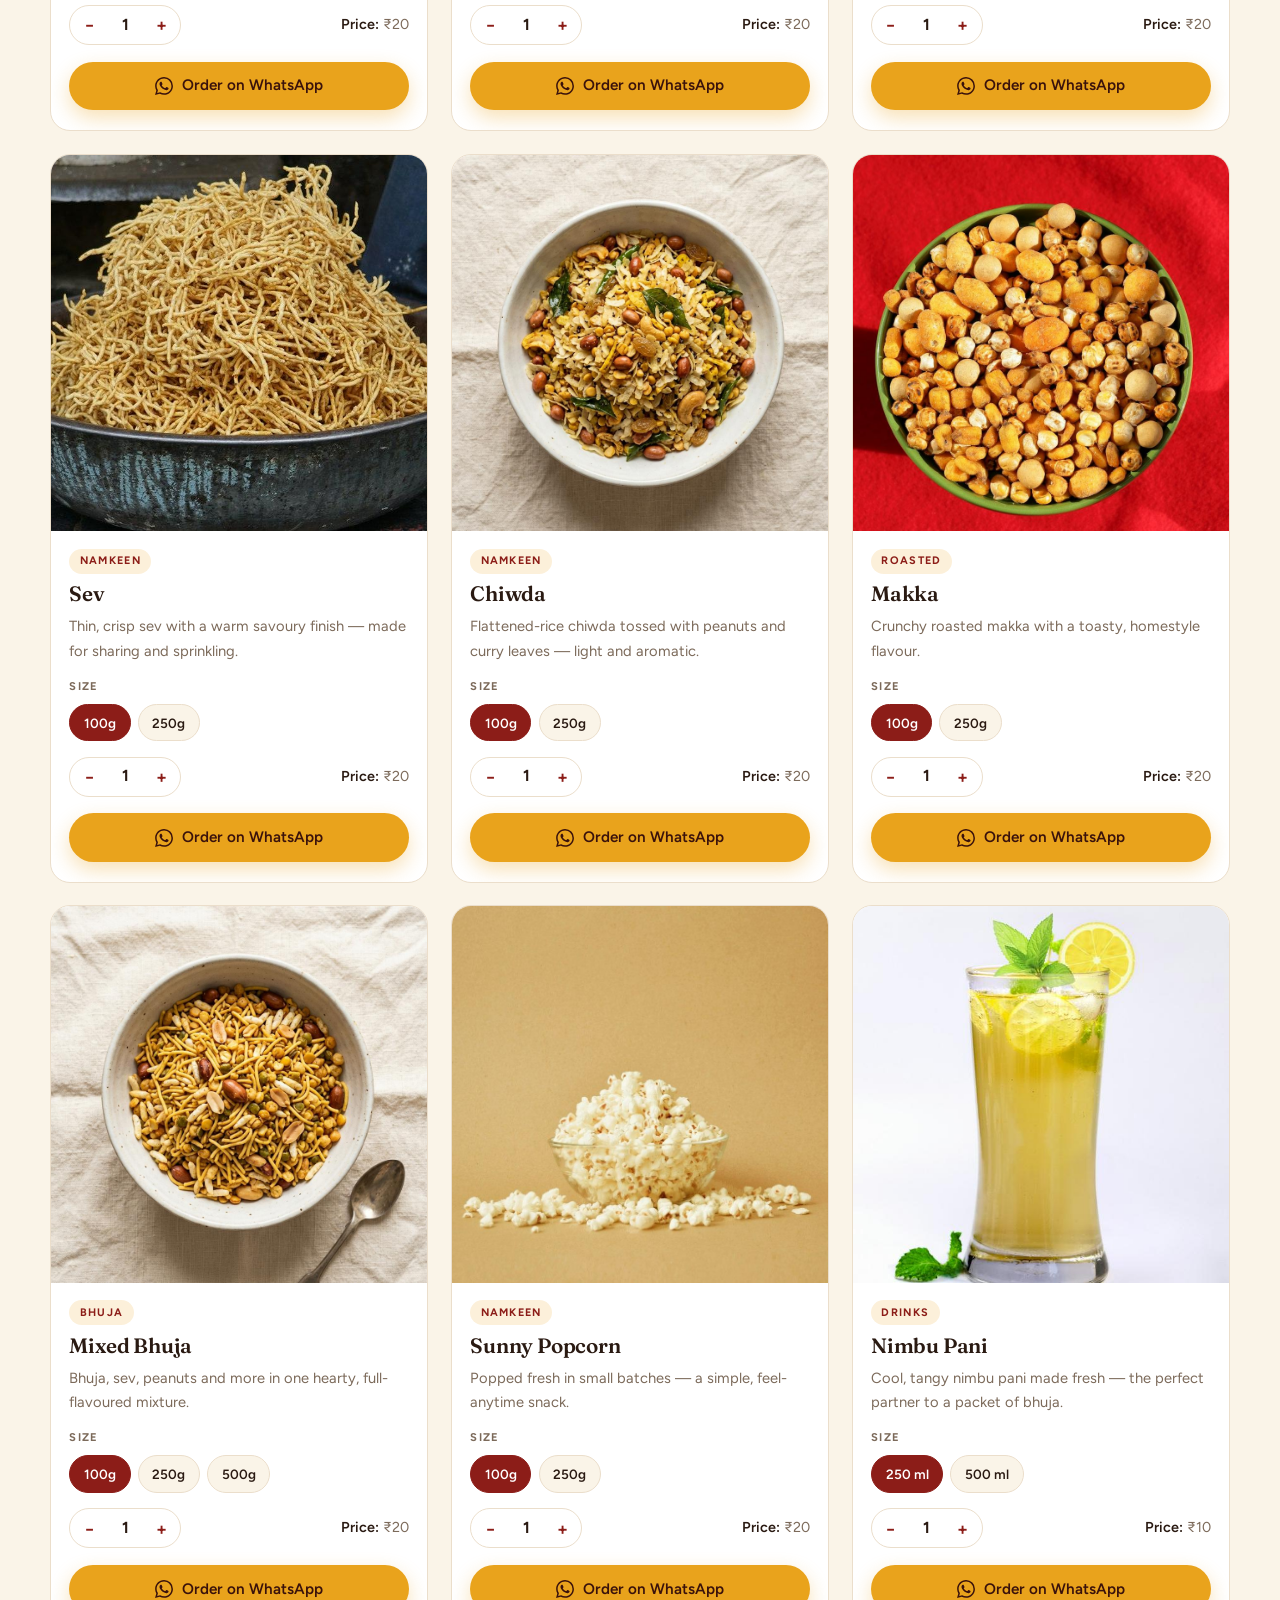
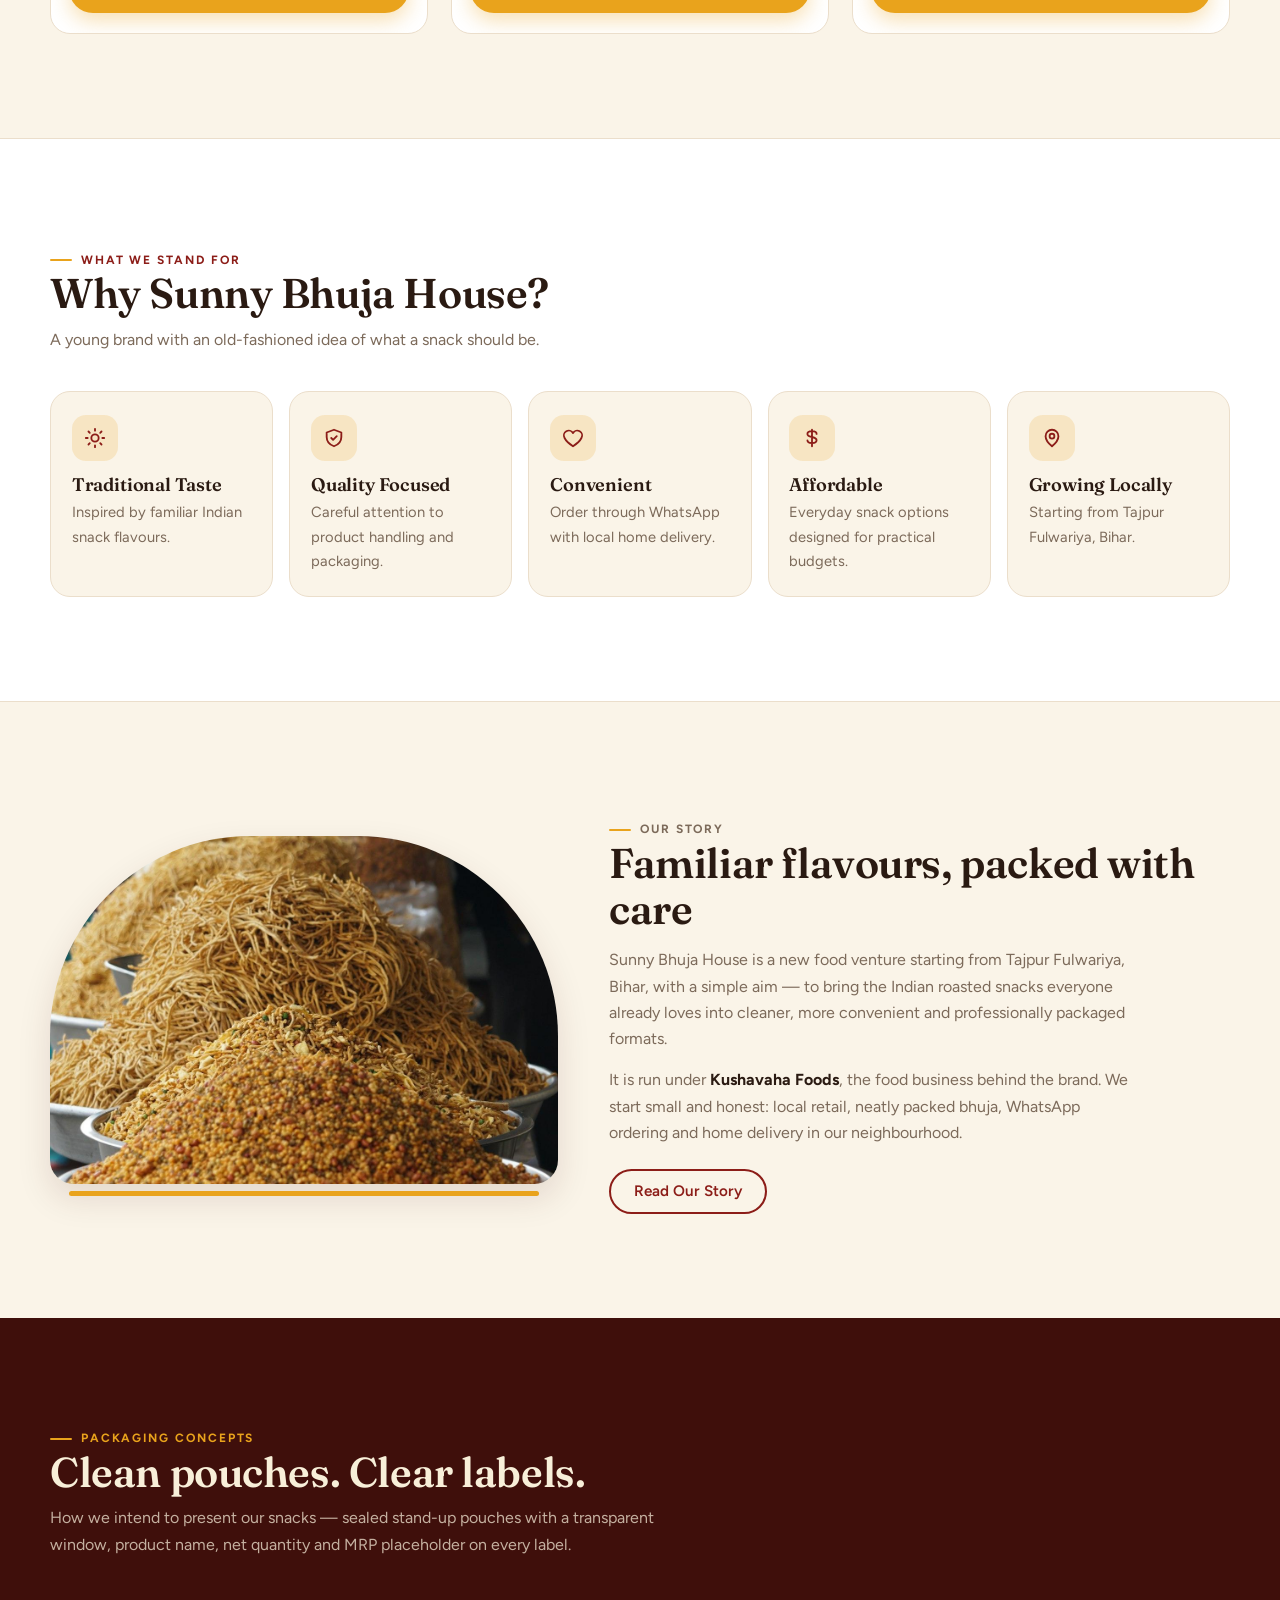
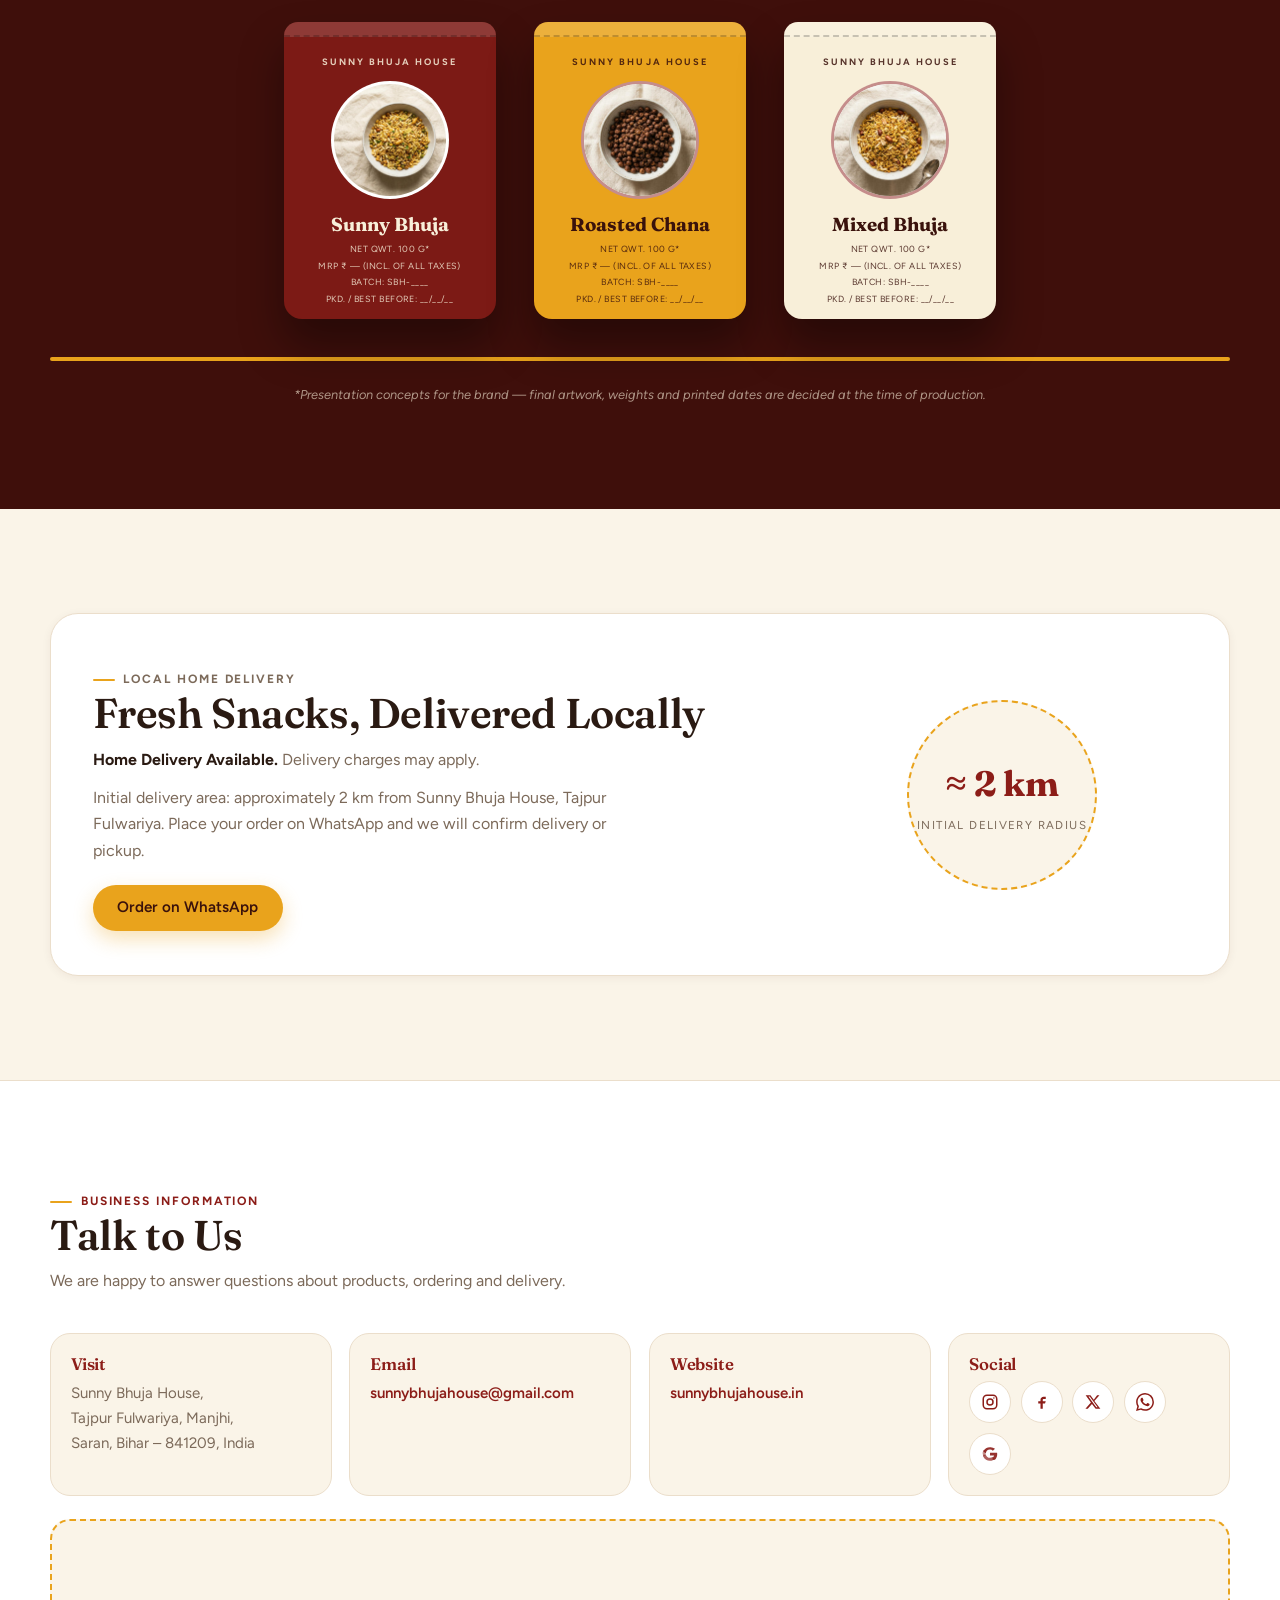
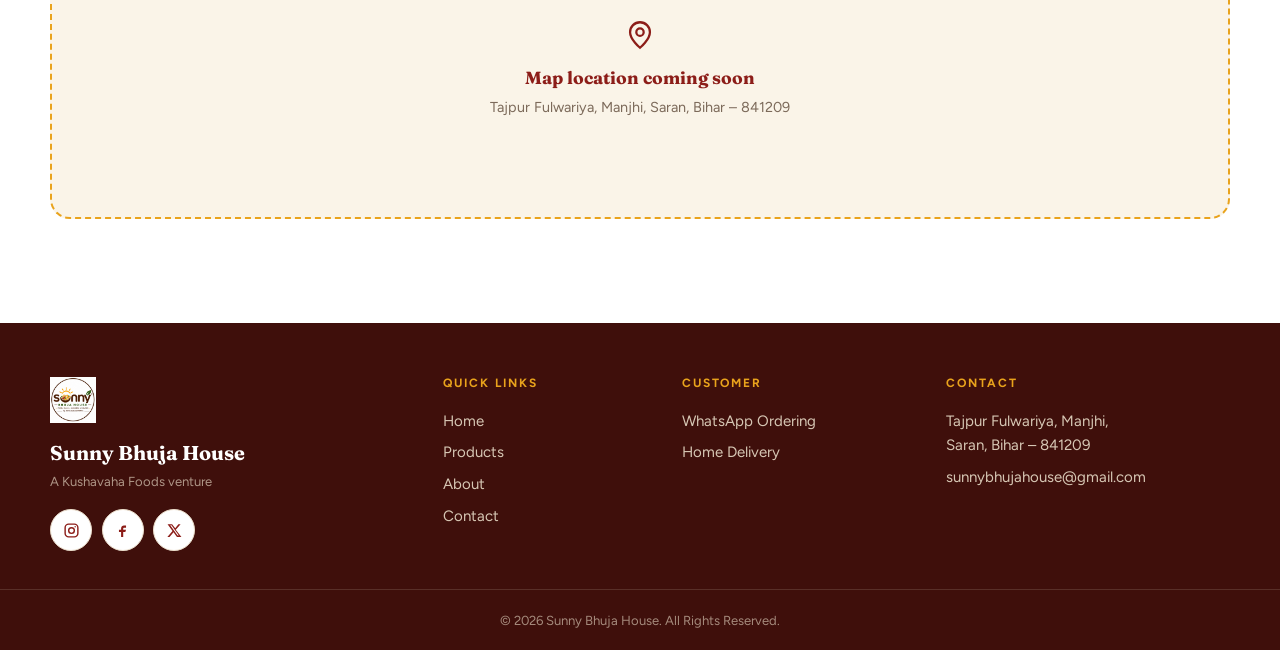
==== commit 5d13e855: "Site Verify" ====
--- a/index.html
+++ b/index.html
@@ -7,6 +7,7 @@
   <meta name="description" content="Sunny Bhuja House is a local Indian snack brand from Tajpur Fulwariya, Saran, Bihar, offering roasted bhuja, chana, moongfali, sev, chiwda and other everyday snacks.">
   <meta name="keywords" content="bhuja, Indian snacks, roasted chana, moongfali, roasted peanuts, sev, chiwda, makka, Bihar snacks, Sunny Bhuja House, Kushavaha Foods, Manjhi, Saran">
   <meta name="author" content="Sunny Bhuja House">
+  <meta name="google-site-verification" content="wX3q28lPkthA_VJvH8FBUBf75oGbVXOthGJEbQUjcrw" />
   <link rel="canonical" href="https://sunnybhujahouse.in/">
 
   <!-- Open Graph -->
